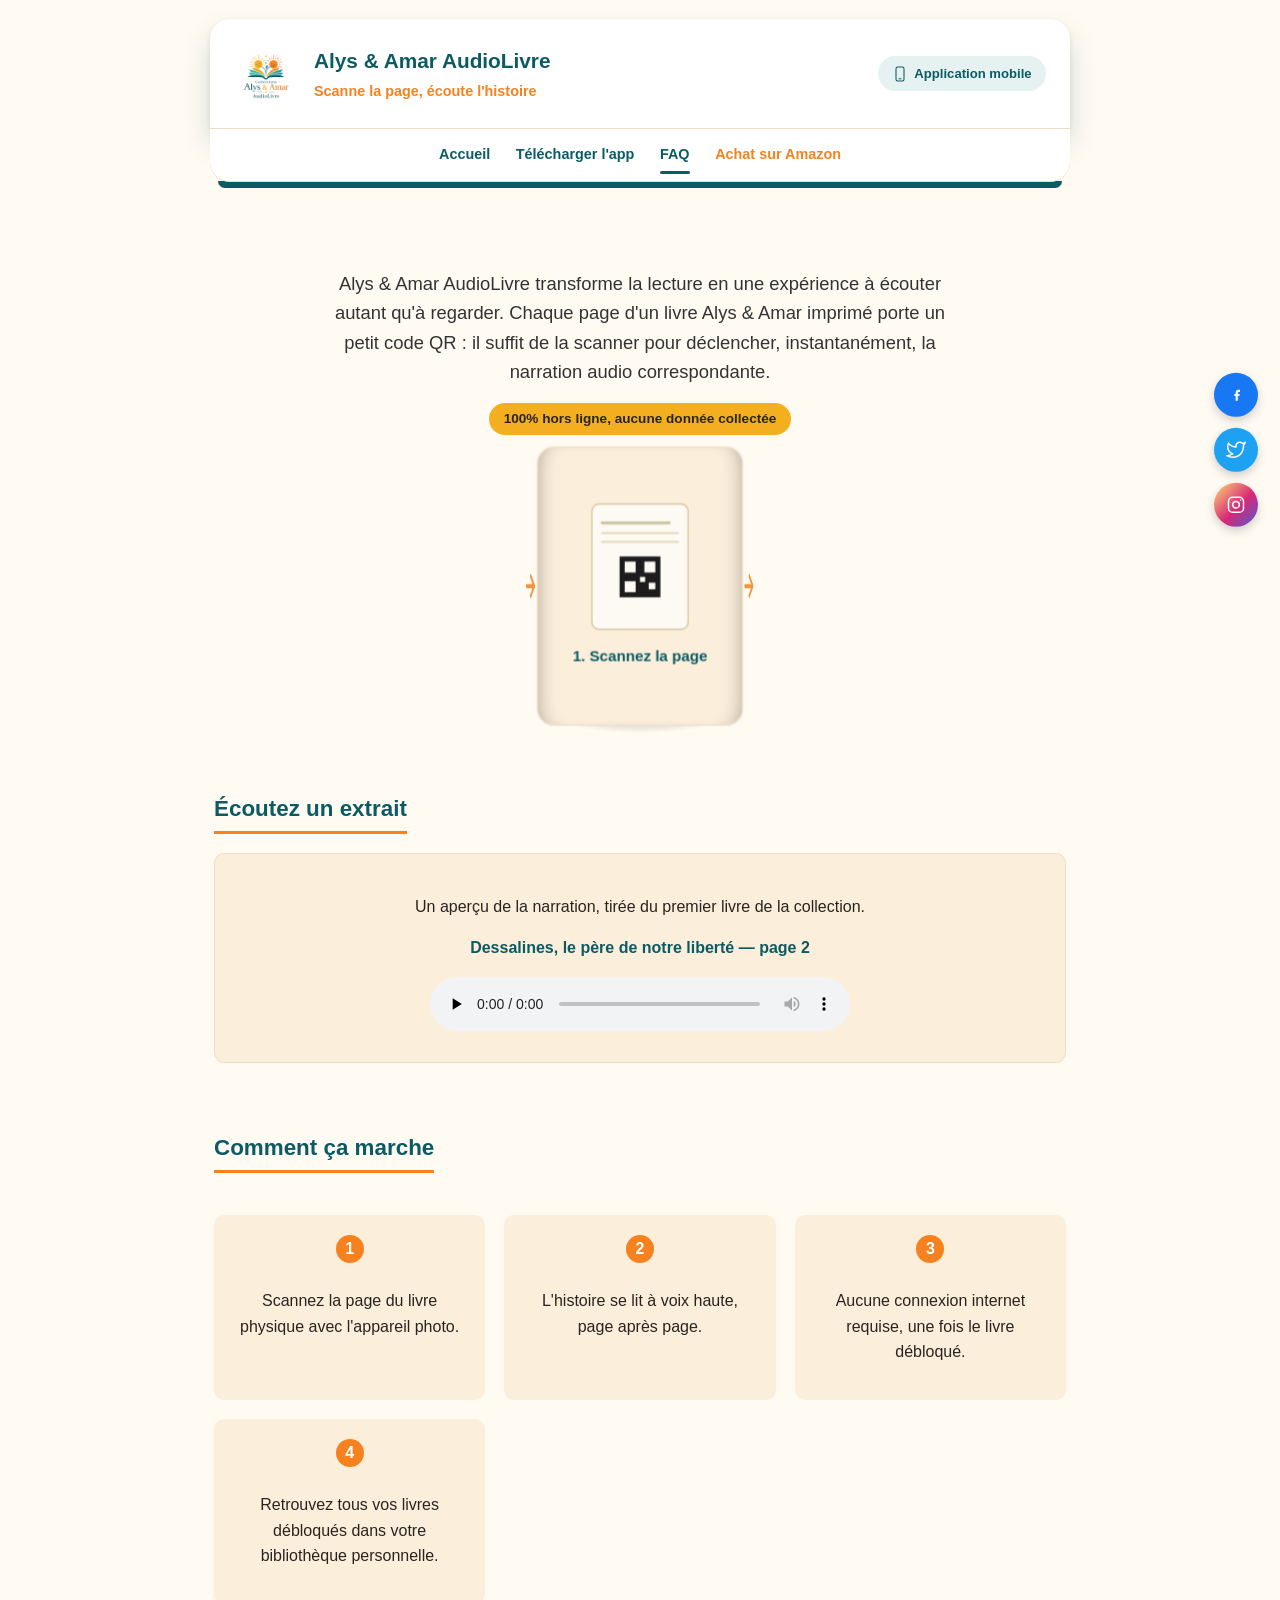
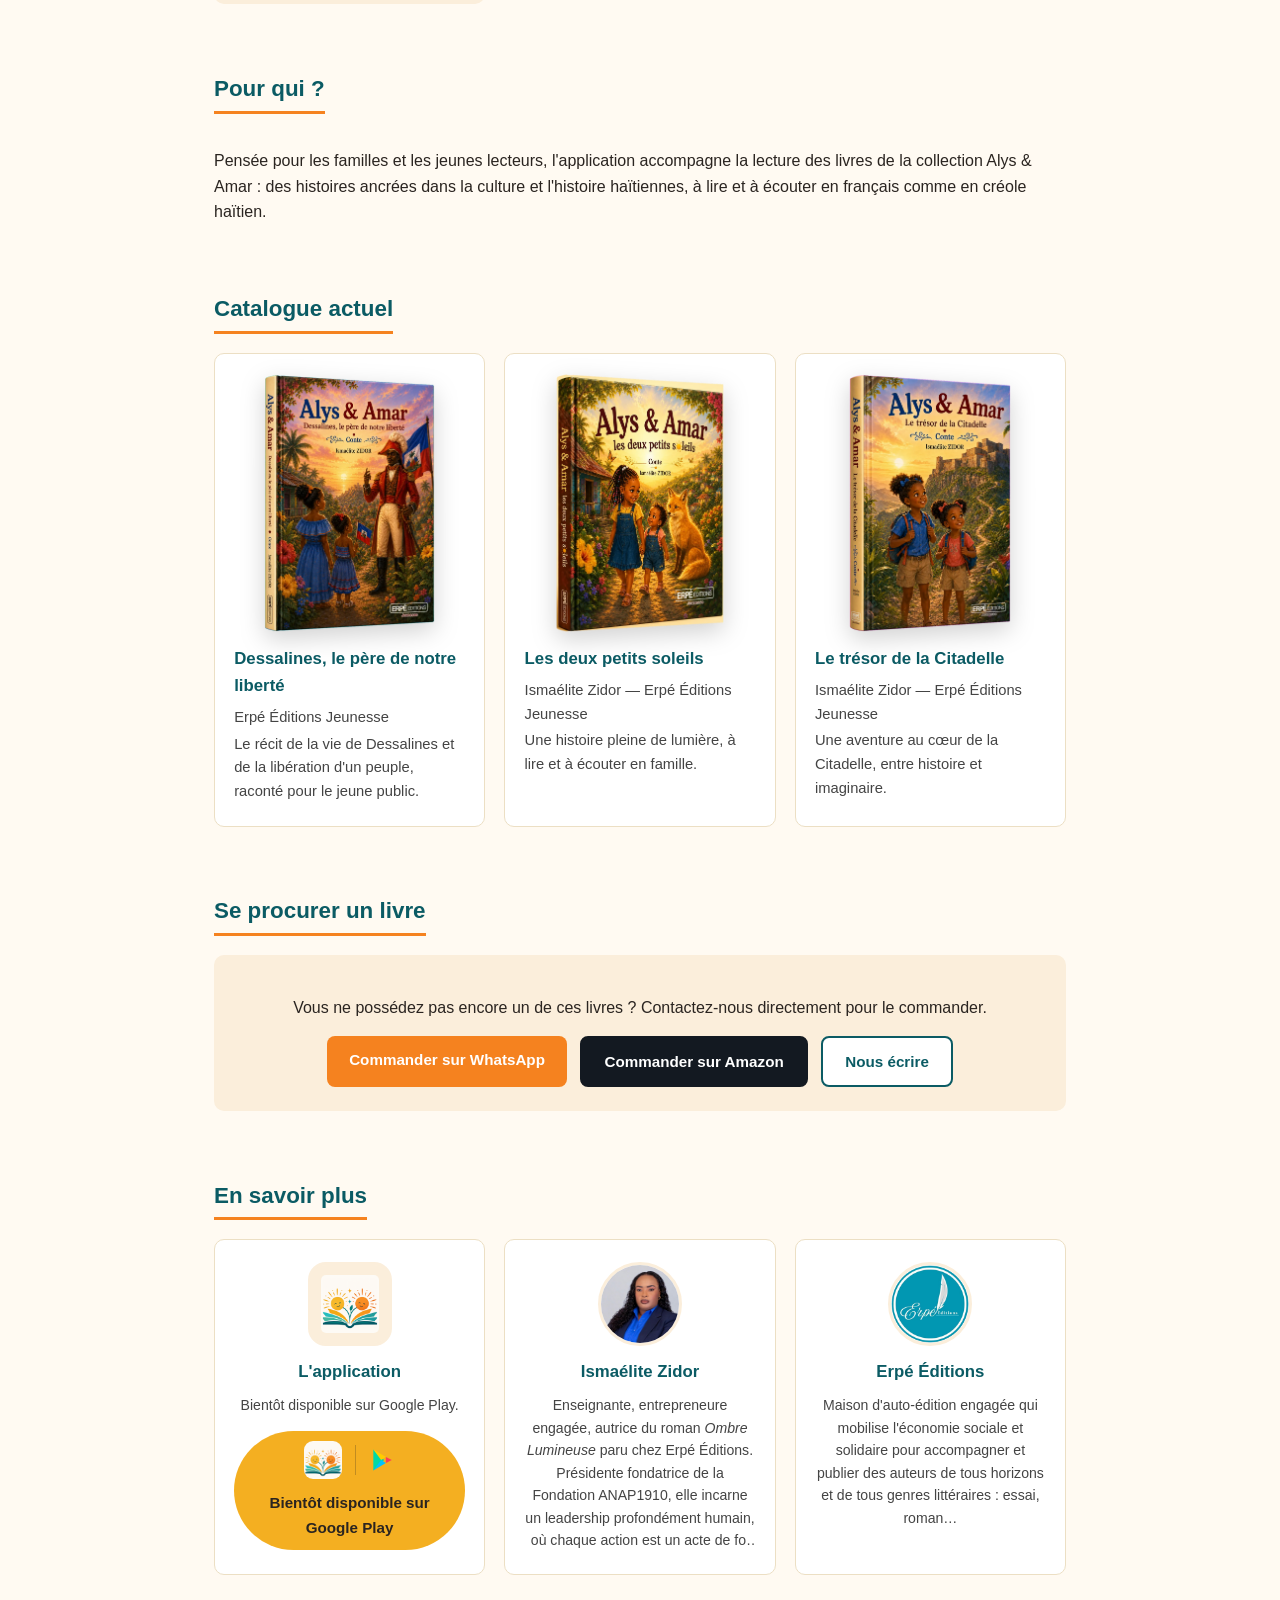
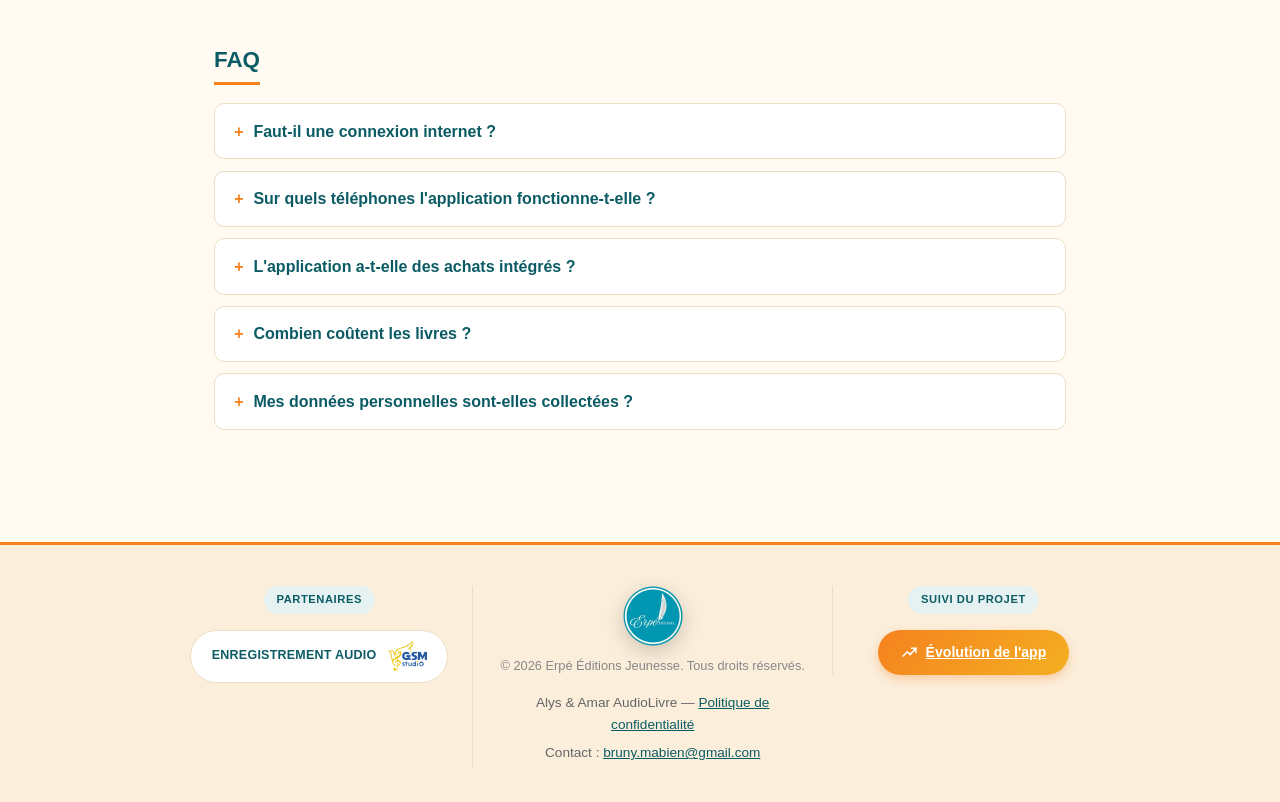
==== index.html @ 24eb3dbc "Réorganise le pied de page en 3 colonnes et ajoute la page Évolution de l'app" ====
<!DOCTYPE html>
<html lang="fr">
<head>
<meta charset="UTF-8">
<meta name="viewport" content="width=device-width, initial-scale=1.0">
<title>Alys &amp; Amar AudioLivre — Livres audio hors ligne</title>
<meta name="description" content="Scannez la page, écoutez l'histoire. Alys &amp; Amar AudioLivre transforme vos livres imprimés en livres audio, entièrement hors ligne.">
<link rel="icon" href="assets/icone-web.png">
<link rel="apple-touch-icon" href="assets/icone-web.png">
<link rel="stylesheet" href="style.css">

<!-- Partage social : REMPLACER l'URL ci-dessous par l'adresse réelle une fois le site en ligne -->
<meta property="og:type" content="website">
<meta property="og:site_name" content="Alys & Amar AudioLivre">
<meta property="og:locale" content="fr_FR">
<meta property="og:url" content="https://bruny-mabien.github.io/Collection-Alys-Amar/">
<meta property="og:title" content="Alys & Amar AudioLivre — Scanne la page, écoute l'histoire">
<meta property="og:description" content="Chaque page d'un livre Alys & Amar imprimé porte un code QR : scannez-le pour déclencher la narration audio, entièrement hors ligne.">
<meta property="og:image" content="https://bruny-mabien.github.io/Collection-Alys-Amar/assets/og-image.jpg">
<meta property="og:image:width" content="1200">
<meta property="og:image:height" content="630">

<meta name="twitter:card" content="summary_large_image">
<meta name="twitter:title" content="Alys & Amar AudioLivre — Scanne la page, écoute l'histoire">
<meta name="twitter:description" content="Chaque page d'un livre Alys & Amar imprimé porte un code QR : scannez-le pour déclencher la narration audio, entièrement hors ligne.">
<meta name="twitter:image" content="https://bruny-mabien.github.io/Collection-Alys-Amar/assets/og-image.jpg">
</head>
<body>

<div class="site-top">
  <header>
    <div class="header-inner">
      <div class="brand">
        <img class="logo" src="assets/logo-web.png" alt="Alys & Amar AudioLivre">
        <div>
          <h1>Alys &amp; Amar AudioLivre</h1>
          <p class="tagline">Scanne la page, écoute l'histoire</p>
        </div>
      </div>
      <div class="app-badge">
        <svg viewBox="0 0 24 24" xmlns="http://www.w3.org/2000/svg">
          <rect x="6" y="1.5" width="12" height="21" rx="2.5" fill="none" stroke="currentColor" stroke-width="1.6"/>
          <line x1="10.5" y1="19" x2="13.5" y2="19" stroke="currentColor" stroke-width="1.6" stroke-linecap="round"/>
        </svg>
        <span>Application mobile</span>
      </div>
    </div>
  </header>
  <nav class="site-nav">
    <a href="index.html">Accueil</a>
    <a href="index.html#app">Télécharger l'app</a>
    <a href="index.html#faq">FAQ</a>
    <a href="commander.html" class="site-nav-highlight">Achat sur Amazon</a>
  </nav>
</div>

<main>

  <section class="hero">
    <p class="lead">
      Alys &amp; Amar AudioLivre transforme la lecture en une expérience à écouter
      autant qu'à regarder. Chaque page d'un livre Alys &amp; Amar imprimé porte un
      petit code QR : il suffit de la scanner pour déclencher, instantanément,
      la narration audio correspondante.
    </p>
    <span class="badge-offline">100% hors ligne, aucune donnée collectée</span>

    <div class="mockup-3d">
      <div class="scene" role="img" aria-label="Animation : la page du livre est scannée, l'application s'ouvre sur le téléphone, puis l'histoire est racontée à voix haute">
        <div class="carousel">

          <div class="carousel-face face-book">
            <svg viewBox="0 0 140 180" xmlns="http://www.w3.org/2000/svg">
              <rect x="4" y="4" width="132" height="172" rx="10" fill="#fdfaf4" stroke="#d8cba6" stroke-width="2"/>
              <line x1="18" y1="30" x2="110" y2="30" stroke="#cfc4a1" stroke-width="4" stroke-linecap="round"/>
              <line x1="18" y1="44" x2="122" y2="44" stroke="#e6ddc4" stroke-width="3" stroke-linecap="round"/>
              <line x1="18" y1="56" x2="122" y2="56" stroke="#e6ddc4" stroke-width="3" stroke-linecap="round"/>
              <rect x="42" y="76" width="56" height="56" fill="#1c1c1c"/>
              <rect x="49" y="83" width="15" height="15" fill="#fdfaf4"/>
              <rect x="76" y="83" width="15" height="15" fill="#fdfaf4"/>
              <rect x="49" y="110" width="15" height="15" fill="#fdfaf4"/>
              <rect x="70" y="104" width="7" height="7" fill="#fdfaf4"/>
              <rect x="82" y="112" width="9" height="9" fill="#fdfaf4"/>
            </svg>
            <span class="face-caption">1. Scannez la page</span>
          </div>

          <div class="carousel-face face-phone">
            <div class="phone-frame">
              <span class="phone-notch"></span>
              <img src="assets/app-screenshot.jpg" alt="" class="phone-screen">
            </div>
            <span class="face-caption">2. L'app s'ouvre</span>
          </div>

          <div class="carousel-face face-audio">
            <svg viewBox="0 0 140 180" xmlns="http://www.w3.org/2000/svg">
              <rect x="46" y="76" width="20" height="28" rx="3" fill="#f4af21"/>
              <path d="M66 78 L84 64 L84 116 L66 102 Z" fill="#f4af21"/>
              <g fill="none" stroke="#f4af21" stroke-width="6" stroke-linecap="round">
                <path d="M96 70 Q110 90 96 110"/>
                <path d="M108 58 Q130 90 108 122"/>
              </g>
            </svg>
            <span class="face-caption">3. L'histoire se raconte</span>
          </div>

          <div class="carousel-arrow" style="transform: rotateY(60deg) translateZ(var(--carousel-radius))">
            <svg viewBox="0 0 40 40" xmlns="http://www.w3.org/2000/svg">
              <path d="M6 20 H30 M20 8 L32 20 L20 32" fill="none" stroke="#f5821f" stroke-width="5" stroke-linecap="round" stroke-linejoin="round"/>
            </svg>
          </div>
          <div class="carousel-arrow" style="transform: rotateY(180deg) translateZ(var(--carousel-radius))">
            <svg viewBox="0 0 40 40" xmlns="http://www.w3.org/2000/svg">
              <path d="M6 20 H30 M20 8 L32 20 L20 32" fill="none" stroke="#f5821f" stroke-width="5" stroke-linecap="round" stroke-linejoin="round"/>
            </svg>
          </div>
          <div class="carousel-arrow" style="transform: rotateY(300deg) translateZ(var(--carousel-radius))">
            <svg viewBox="0 0 40 40" xmlns="http://www.w3.org/2000/svg">
              <path d="M6 20 H30 M20 8 L32 20 L20 32" fill="none" stroke="#f5821f" stroke-width="5" stroke-linecap="round" stroke-linejoin="round"/>
            </svg>
          </div>

        </div>
        <div class="cylinder-shadow"></div>
      </div>
    </div>
  </section>

  <section>
    <h2>Écoutez un extrait</h2>
    <div class="audio-box">
      <p>Un aperçu de la narration, tirée du premier livre de la collection.</p>
      <p class="audio-title">Dessalines, le père de notre liberté — page 2</p>
      <audio controls preload="none">
        <source src="assets/extrait-dessalines.mp3" type="audio/mpeg">
        Votre navigateur ne prend pas en charge la lecture audio.
      </audio>
    </div>
  </section>

  <section>
    <h2>Comment ça marche</h2>
    <div class="steps">
      <div class="step">
        <div class="num">1</div>
        <p>Scannez la page du livre physique avec l'appareil photo.</p>
      </div>
      <div class="step">
        <div class="num">2</div>
        <p>L'histoire se lit à voix haute, page après page.</p>
      </div>
      <div class="step">
        <div class="num">3</div>
        <p>Aucune connexion internet requise, une fois le livre débloqué.</p>
      </div>
      <div class="step">
        <div class="num">4</div>
        <p>Retrouvez tous vos livres débloqués dans votre bibliothèque personnelle.</p>
      </div>
    </div>
  </section>

  <section>
    <h2>Pour qui ?</h2>
    <p>
      Pensée pour les familles et les jeunes lecteurs, l'application accompagne
      la lecture des livres de la collection Alys &amp; Amar : des histoires
      ancrées dans la culture et l'histoire haïtiennes, à lire et à écouter en
      français comme en créole haïtien.
    </p>
  </section>

  <section>
    <h2>Catalogue actuel</h2>
    <div class="books">
      <div class="book-card">
        <img class="cover" src="assets/cover_livre1.webp" alt="Couverture — Dessalines, le père de notre liberté">
        <h3>Dessalines, le père de notre liberté</h3>
        <p>Erpé Éditions Jeunesse</p>
        <p>Le récit de la vie de Dessalines et de la libération d'un peuple, raconté pour le jeune public.</p>
      </div>
      <div class="book-card">
        <img class="cover" src="assets/cover_livre2.webp" alt="Couverture — Les deux petits soleils">
        <h3>Les deux petits soleils</h3>
        <p>Ismaélite Zidor — Erpé Éditions Jeunesse</p>
        <p>Une histoire pleine de lumière, à lire et à écouter en famille.</p>
      </div>
      <div class="book-card">
        <img class="cover" src="assets/cover_livre3.webp" alt="Couverture — Le trésor de la Citadelle">
        <h3>Le trésor de la Citadelle</h3>
        <p>Ismaélite Zidor — Erpé Éditions Jeunesse</p>
        <p>Une aventure au cœur de la Citadelle, entre histoire et imaginaire.</p>
      </div>
    </div>
  </section>

  <section>
    <h2>Se procurer un livre</h2>
    <div class="cta-box">
      <p>Vous ne possédez pas encore un de ces livres ? Contactez-nous directement pour le commander.</p>
      <div class="cta-buttons">
        <a class="btn btn-primary" href="https://wa.me/50943005785">Commander sur WhatsApp</a>
        <a class="btn btn-amazon" href="commander.html">Commander sur Amazon</a>
        <a class="btn btn-secondary" href="mailto:bruny.mabien@gmail.com">Nous écrire</a>
      </div>
    </div>
  </section>

  <section id="app">
    <h2>En savoir plus</h2>
    <div class="about-grid">

      <div class="about-card">
        <img class="about-avatar about-avatar-square" src="assets/icone-web.png" alt="">
        <h3>L'application</h3>
        <p>Bientôt disponible sur Google Play.</p>
        <div class="download-badge">
          <img src="assets/icone-web.png" alt="" class="download-badge-logo">
          <span class="download-badge-divider"></span>
          <svg class="playstore-icon" viewBox="0 0 24 24" xmlns="http://www.w3.org/2000/svg" aria-hidden="true">
            <path d="M4 2.3 L4 21.7 L14 12 Z" fill="#00d9a6"/>
            <path d="M4 2.3 L15.6 9.2 L11.2 12 Z" fill="#ffcd00"/>
            <path d="M4 21.7 L15.6 14.8 L11.2 12 Z" fill="#00c2ff"/>
            <path d="M15.6 9.2 L21 12 L15.6 14.8 Z" fill="#ff3d57"/>
          </svg>
          <span class="download-badge-text">Bientôt disponible sur Google&nbsp;Play</span>
        </div>
      </div>

      <div class="about-card">
        <img class="about-avatar" src="assets/ismaelite-zidor.jpg" alt="Ismaélite Zidor">
        <h3>Ismaélite Zidor</h3>
        <p>Enseignante, entrepreneure engagée, autrice du roman <em>Ombre Lumineuse</em> paru chez Erpé Éditions. Présidente fondatrice de la Fondation ANAP1910, elle incarne un leadership profondément humain, où chaque action est un acte de foi et de grandeur.</p>
      </div>

      <div class="about-card">
        <img class="about-avatar" src="assets/logo-erpe.png" alt="Erpé Éditions">
        <h3>Erpé Éditions</h3>
        <p>Maison d'auto-édition engagée qui mobilise l'économie sociale et solidaire pour accompagner et publier des auteurs de tous horizons et de tous genres littéraires : essai, roman…</p>
      </div>

    </div>
  </section>

  <section id="faq">
    <h2>FAQ</h2>
    <div class="faq-list">
      <details class="faq-item">
        <summary>Faut-il une connexion internet ?</summary>
        <p>Non, seulement pour le premier déblocage d'un livre via son code QR. Ensuite, la lecture audio fonctionne entièrement hors ligne, où que vous soyez.</p>
      </details>
      <details class="faq-item">
        <summary>Sur quels téléphones l'application fonctionne-t-elle ?</summary>
        <p>Sur tout appareil Android à partir de la version 7.0. Une caméra fonctionnelle est nécessaire pour scanner les codes QR des livres.</p>
      </details>
      <details class="faq-item">
        <summary>L'application a-t-elle des achats intégrés ?</summary>
        <p>Non. Chaque histoire se débloque simplement en scannant la page imprimée du livre physique correspondant — aucun paiement dans l'application.</p>
      </details>
      <details class="faq-item">
        <summary>Combien coûtent les livres ?</summary>
        <p>Le tarif dépend du point de vente choisi. Consultez la page <a href="commander.html">Achat sur Amazon</a> ou contactez-nous directement par WhatsApp pour les prix actuels.</p>
      </details>
      <details class="faq-item">
        <summary>Mes données personnelles sont-elles collectées ?</summary>
        <p>Non, jamais. Consultez notre <a href="confidentialite.html">politique de confidentialité</a> pour le détail.</p>
      </details>
    </div>
  </section>

</main>

<footer>
  <div class="footer-grid">

    <div class="footer-col footer-col-partners">
      <p class="footer-col-title">Partenaires</p>
      <div class="partner-item">
        <p class="partner-label">Enregistrement audio</p>
        <img class="partner-logo" src="assets/partenaire-gsm-studio.png" alt="GSM Studio">
      </div>
    </div>

    <div class="footer-col footer-col-brand">
      <img class="erpe-logo" src="assets/logo-erpe.png" alt="Erpé Éditions Jeunesse">
      <p class="copyright">&copy; 2026 Erpé Éditions Jeunesse. Tous droits réservés.</p>
      <p>Alys &amp; Amar AudioLivre — <a href="confidentialite.html">Politique de confidentialité</a></p>
      <p>Contact : <a href="mailto:bruny.mabien@gmail.com">bruny.mabien@gmail.com</a></p>
    </div>

    <div class="footer-col footer-col-updates">
      <p class="footer-col-title">Suivi du projet</p>
      <a class="btn-updates" href="nouveautes.html">
        <svg viewBox="0 0 24 24" fill="none" stroke="#fff" stroke-width="2.2" stroke-linecap="round" stroke-linejoin="round" xmlns="http://www.w3.org/2000/svg">
          <polyline points="3 17 9 11 13 15 21 6"/>
          <polyline points="15 6 21 6 21 12"/>
        </svg>
        Évolution de l'app
      </a>
    </div>

  </div>
</footer>

<nav class="social-rail" aria-label="Partager sur les réseaux sociaux">
  <a id="share-fb" class="social-icon social-fb" href="#" target="_blank" rel="noopener" aria-label="Partager sur Facebook">
    <svg viewBox="0 0 24 24" xmlns="http://www.w3.org/2000/svg">
      <path d="M15 8.5h1.8V6h-1.8c-1.9 0-3.4 1.5-3.4 3.4V11H10v2.5h1.6V19h2.6v-5.5h1.8L16.4 11h-2.2V9.6c0-.6.4-1.1 1-1.1z" fill="#fff"/>
    </svg>
  </a>
  <a id="share-tw" class="social-icon social-tw" href="#" target="_blank" rel="noopener" aria-label="Partager sur Twitter">
    <svg viewBox="0 0 24 24" fill="none" stroke="#fff" stroke-width="1.8" stroke-linecap="round" stroke-linejoin="round" xmlns="http://www.w3.org/2000/svg">
      <path d="M23 3a10.9 10.9 0 0 1-3.14 1.53 4.48 4.48 0 0 0-7.86 3v1A10.66 10.66 0 0 1 3 4s-4 9 5 13a11.64 11.64 0 0 1-7 2c9 5 20 0 20-11.5a4.5 4.5 0 0 0-.08-.83A7.72 7.72 0 0 0 23 3z"/>
    </svg>
  </a>
  <a class="social-icon social-ig" href="https://www.instagram.com/brunymabien/" target="_blank" rel="noopener" aria-label="Suivre sur Instagram">
    <svg viewBox="0 0 24 24" fill="none" stroke="#fff" stroke-width="1.8" stroke-linecap="round" stroke-linejoin="round" xmlns="http://www.w3.org/2000/svg">
      <rect x="3" y="3" width="18" height="18" rx="5"/>
      <path d="M16 11.37A4 4 0 1 1 12.63 8 4 4 0 0 1 16 11.37z"/>
      <line x1="17.5" y1="6.5" x2="17.51" y2="6.5"/>
    </svg>
  </a>
</nav>

<button type="button" class="back-to-top" id="backToTop" aria-label="Revenir en haut de la page">
  <svg viewBox="0 0 24 24" fill="none" stroke="currentColor" stroke-width="2.2" stroke-linecap="round" stroke-linejoin="round" xmlns="http://www.w3.org/2000/svg">
    <line x1="12" y1="19" x2="12" y2="5"/>
    <polyline points="6 11 12 5 18 11"/>
  </svg>
</button>

<script>
  (function () {
    var url = encodeURIComponent(window.location.href);
    var title = encodeURIComponent(document.title);
    var fb = document.getElementById('share-fb');
    var tw = document.getElementById('share-tw');
    if (fb) fb.href = 'https://www.facebook.com/sharer/sharer.php?u=' + url;
    if (tw) tw.href = 'https://twitter.com/intent/tweet?url=' + url + '&text=' + title;
  })();

  // Bouton "revenir en haut"
  (function () {
    var btn = document.getElementById('backToTop');
    if (!btn) return;
    function toggle() {
      if (window.scrollY > 400) btn.classList.add('visible');
      else btn.classList.remove('visible');
    }
    window.addEventListener('scroll', toggle, { passive: true });
    toggle();
    btn.addEventListener('click', function () {
      window.scrollTo({ top: 0, behavior: 'smooth' });
    });
  })();

  // Menu dynamique : surligne le lien de la section visible à l'écran
  (function () {
    var navLinks = document.querySelectorAll('.site-nav a');
    var targets = { app: null, faq: null };
    navLinks.forEach(function (a) {
      var href = a.getAttribute('href') || '';
      if (href.indexOf('#app') !== -1) targets.app = a;
      if (href.indexOf('#faq') !== -1) targets.faq = a;
    });
    if (!('IntersectionObserver' in window)) return;
    var observer = new IntersectionObserver(function (entries) {
      entries.forEach(function (entry) {
        var link = targets[entry.target.id];
        if (!link) return;
        if (entry.isIntersecting) {
          navLinks.forEach(function (a) { a.classList.remove('active'); });
          link.classList.add('active');
        }
      });
    }, { rootMargin: '-160px 0px -55% 0px', threshold: 0 });
    ['app', 'faq'].forEach(function (id) {
      var el = document.getElementById(id);
      if (el) observer.observe(el);
    });
  })();
</script>

</body>
</html>
---- style.css ----
:root {
  --teal: #0b5b64;
  --teal-soft: #e6f2f1;
  --orange: #f5821f;
  --amber: #f4af21;
  --encre: #2a2420;
  --papier: #fffaf2;
  --papier-fonce: #fbeedb;
  --bordure: #ecdfc4;
}

* { box-sizing: border-box; }

html {
  scroll-behavior: smooth;
  scroll-padding-top: 175px;
}

@media (prefers-reduced-motion: reduce) {
  html { scroll-behavior: auto; }
}

body {
  margin: 0;
  font-family: -apple-system, BlinkMacSystemFont, "Segoe UI", Roboto, Helvetica, Arial, sans-serif;
  color: var(--encre);
  background: var(--papier);
  line-height: 1.6;
}

a { color: var(--teal); }

.site-top {
  position: sticky;
  top: 12px;
  z-index: 100;
  max-width: 860px;
  margin: 1.2rem auto 0;
  transform-style: preserve-3d;
  transition: transform 0.35s ease, box-shadow 0.35s ease;
}

.site-top::after {
  content: "";
  position: absolute;
  left: 8px;
  right: 8px;
  bottom: -7px;
  height: 7px;
  background: var(--teal);
  border-radius: 0 0 16px 16px;
  z-index: -1;
}

.site-top:hover {
  transform: perspective(1000px) rotateX(2.5deg) translateY(-2px);
}

header {
  background: #ffffff;
  color: var(--encre);
  padding: 1.4rem 1.5rem;
  border-radius: 20px 20px 0 0;
  box-shadow:
    0 1px 0 var(--bordure),
    0 2px 6px rgba(0, 0, 0, 0.08),
    0 16px 28px rgba(11, 91, 100, 0.18);
}

.site-nav {
  background: #ffffff;
  border-top: 1px solid var(--bordure);
  border-radius: 0 0 20px 20px;
  display: flex;
  justify-content: center;
  flex-wrap: wrap;
  gap: 1.6rem;
  padding: 0.7rem 1.5rem;
  box-shadow: 0 1px 0 var(--bordure);
}

.site-nav a {
  color: var(--teal);
  font-weight: 600;
  font-size: 0.9rem;
  text-decoration: none;
  padding: 0.2rem 0;
}

.site-nav a:hover {
  text-decoration: underline;
}

.site-nav a.site-nav-highlight {
  color: var(--orange);
}

@media (max-width: 640px) {
  .site-nav {
    display: grid;
    grid-template-columns: repeat(2, 1fr);
    gap: 0.5rem 0.5rem;
    padding: 0.6rem 1rem;
  }

  .site-nav a {
    text-align: center;
    padding: 0.5rem 0.3rem;
    border-radius: 8px;
  }

  .site-nav a:not(:last-child) {
    border-bottom: 1px solid var(--bordure);
  }

  .site-nav a:nth-last-child(2) {
    border-bottom: none;
  }

  .site-nav a:hover {
    text-decoration: none;
    background: var(--teal-soft);
  }
}

.site-nav a.active {
  position: relative;
}

.site-nav a.active::after {
  content: "";
  position: absolute;
  left: 0;
  right: 0;
  bottom: -4px;
  height: 3px;
  border-radius: 2px;
  background: currentColor;
}

.back-to-top {
  position: fixed;
  left: 22px;
  bottom: 22px;
  width: 44px;
  height: 44px;
  border-radius: 50%;
  border: none;
  background: var(--teal);
  color: #fff;
  display: flex;
  align-items: center;
  justify-content: center;
  cursor: pointer;
  box-shadow: 0 4px 10px rgba(0, 0, 0, 0.2);
  opacity: 0;
  transform: translateY(10px);
  pointer-events: none;
  transition: opacity 0.25s ease, transform 0.25s ease, background 0.2s ease;
  z-index: 90;
}

.back-to-top.visible {
  opacity: 1;
  transform: translateY(0);
  pointer-events: auto;
}

.back-to-top:hover {
  background: var(--orange);
}

.back-to-top svg {
  width: 20px;
  height: 20px;
}

@media (max-width: 700px) {
  .back-to-top {
    left: 14px;
    bottom: 16px;
    width: 40px;
    height: 40px;
  }
}

header .header-inner {
  max-width: 900px;
  margin: 0 auto;
  display: flex;
  align-items: center;
  justify-content: space-between;
  flex-wrap: wrap;
  gap: 0.8rem;
}

header .brand {
  display: flex;
  align-items: center;
  gap: 1rem;
}

header img.logo {
  height: 64px;
  width: auto;
}

.app-badge {
  display: flex;
  align-items: center;
  gap: 0.4rem;
  background: var(--teal-soft);
  color: var(--teal);
  padding: 0.45rem 0.9rem;
  border-radius: 999px;
  font-size: 0.82rem;
  font-weight: 700;
  white-space: nowrap;
}

.app-badge svg {
  width: 16px;
  height: 16px;
}

header h1 {
  font-size: 1.3rem;
  margin: 0;
  font-weight: 700;
  color: var(--teal);
}

header p.tagline {
  margin: 0.2rem 0 0;
  font-size: 0.9rem;
  color: var(--orange);
  font-weight: 600;
}

main {
  max-width: 900px;
  margin: 0 auto;
  padding: 2.5rem 1.5rem 4rem;
}

section { margin-bottom: 3rem; }

h2 {
  color: var(--teal);
  border-bottom: 3px solid var(--orange);
  display: inline-block;
  padding-bottom: 0.25rem;
  font-size: 1.4rem;
}

.hero {
  text-align: center;
  padding: 2rem 0 1rem;
}

.hero p.lead {
  font-size: 1.15rem;
  max-width: 640px;
  margin: 1rem auto 0;
  color: #333;
}

.steps {
  display: grid;
  grid-template-columns: repeat(auto-fit, minmax(200px, 1fr));
  gap: 1.2rem;
  margin-top: 1.5rem;
}

.step {
  background: var(--papier-fonce);
  border-radius: 10px;
  padding: 1.2rem;
  text-align: center;
}

.step .num {
  display: inline-block;
  background: var(--orange);
  color: white;
  border-radius: 50%;
  width: 28px;
  height: 28px;
  line-height: 28px;
  font-weight: 700;
  margin-bottom: 0.6rem;
}

.badge-offline {
  display: inline-block;
  margin-top: 1rem;
  background: var(--amber);
  color: var(--encre);
  padding: 0.35rem 0.9rem;
  border-radius: 999px;
  font-size: 0.85rem;
  font-weight: 600;
}

.mockup-3d {
  display: flex;
  flex-direction: column;
  align-items: center;
  margin: 2.2rem auto 0.5rem;
}

.scene {
  --carousel-radius: 115px;
  width: 170px;
  height: 230px;
  perspective: 650px;
  position: relative;
}

.carousel {
  position: relative;
  width: 100%;
  height: 100%;
  transform-style: preserve-3d;
  animation: spin360 16s linear infinite;
}

.mockup-3d:hover .carousel,
.mockup-3d:focus-within .carousel {
  animation-play-state: paused;
}

@keyframes spin360 {
  from { transform: rotateY(0deg); }
  to { transform: rotateY(360deg); }
}

.carousel-face {
  position: absolute;
  inset: 0;
  display: flex;
  flex-direction: column;
  align-items: center;
  justify-content: center;
  gap: 0.7rem;
  backface-visibility: hidden;
  border-radius: 14px;
  padding: 0.5rem;
}

.face-book,
.face-audio {
  background: var(--papier-fonce);
  border: 1px solid var(--bordure);
  box-shadow:
    inset 14px 0 16px -14px rgba(0, 0, 0, 0.3),
    inset -14px 0 16px -14px rgba(0, 0, 0, 0.3);
}

.face-book  { transform: rotateY(0deg)   translateZ(var(--carousel-radius)); }
.face-phone { transform: rotateY(120deg) translateZ(var(--carousel-radius)); }
.face-audio { transform: rotateY(240deg) translateZ(var(--carousel-radius)); }

.carousel-face svg {
  width: 84px;
  height: auto;
}

.carousel-arrow {
  position: absolute;
  inset: 0;
  display: flex;
  align-items: center;
  justify-content: center;
  backface-visibility: hidden;
  pointer-events: none;
}

.carousel-arrow svg {
  width: 30px;
  height: 30px;
  opacity: 0.85;
}

.cylinder-shadow {
  width: 150px;
  height: 26px;
  margin: 0.4rem auto 0;
  border-radius: 50%;
  background: radial-gradient(ellipse at center, rgba(42, 36, 32, 0.22) 0%, rgba(42, 36, 32, 0) 72%);
}

.face-caption {
  font-size: 0.78rem;
  color: var(--teal);
  font-weight: 600;
  text-align: center;
}

.phone-frame {
  width: 96px;
  height: 196px;
  background: var(--encre);
  border-radius: 18px;
  padding: 6px;
  position: relative;
  box-shadow: 0 10px 18px rgba(0, 0, 0, 0.25);
}

.phone-notch {
  position: absolute;
  top: 4px;
  left: 50%;
  transform: translateX(-50%);
  width: 28px;
  height: 5px;
  border-radius: 3px;
  background: #000;
  z-index: 2;
}

.phone-screen {
  width: 100%;
  height: 100%;
  object-fit: cover;
  border-radius: 11px;
  display: block;
}

@media (prefers-reduced-motion: reduce) {
  .carousel {
    animation: none;
    transform: rotateY(0deg);
  }
}

@media (max-width: 480px) {
  .scene { --carousel-radius: 95px; width: 150px; height: 210px; }
}

.audio-box {
  background: var(--papier-fonce);
  border: 1px solid var(--bordure);
  border-radius: 10px;
  padding: 1.5rem;
  text-align: center;
}

.audio-box .audio-title {
  font-weight: 700;
  color: var(--teal);
  margin: 0.2rem 0 1rem;
}

.audio-box audio {
  width: 100%;
  max-width: 420px;
}

.books {
  display: grid;
  grid-template-columns: repeat(auto-fit, minmax(240px, 1fr));
  gap: 1.2rem;
}

.book-card {
  border: 1px solid var(--bordure);
  border-radius: 10px;
  padding: 1.2rem;
  background: white;
}

.book-card img.cover {
  width: 100%;
  height: 260px;
  object-fit: contain;
  margin-bottom: 0.8rem;
  display: block;
  filter: drop-shadow(0 8px 12px rgba(0, 0, 0, 0.18));
}

.book-card h3 {
  margin: 0 0 0.4rem;
  color: var(--teal);
  font-size: 1.05rem;
}

.book-card p {
  margin: 0.2rem 0;
  font-size: 0.92rem;
  color: #444;
}

.cta-box {
  background: var(--papier-fonce);
  border-radius: 10px;
  padding: 1.5rem;
  text-align: center;
}

.cta-buttons {
  display: flex;
  flex-wrap: wrap;
  gap: 0.8rem;
  justify-content: center;
  margin-top: 1rem;
}

.btn {
  display: inline-block;
  padding: 0.7rem 1.4rem;
  border-radius: 8px;
  text-decoration: none;
  font-weight: 600;
  font-size: 0.95rem;
}

.btn-primary {
  background: var(--orange);
  color: white;
}

.btn-secondary {
  background: white;
  color: var(--teal);
  border: 2px solid var(--teal);
}

.btn-amazon {
  background: #131921;
  color: #ffffff;
  border: 2px solid #131921;
}

.btn-amazon:hover {
  background: #232f3e;
  border-color: #232f3e;
}

.faq-list {
  display: flex;
  flex-direction: column;
  gap: 0.7rem;
}

.faq-item {
  background: white;
  border: 1px solid var(--bordure);
  border-radius: 10px;
  padding: 0.9rem 1.2rem;
}

.faq-item summary {
  cursor: pointer;
  font-weight: 700;
  color: var(--teal);
  list-style: none;
}

.faq-item summary::-webkit-details-marker {
  display: none;
}

.faq-item summary::before {
  content: "+";
  display: inline-block;
  width: 1.2em;
  color: var(--orange);
  font-weight: 700;
}

.faq-item[open] summary::before {
  content: "–";
}

.faq-item p {
  margin: 0.7rem 0 0.2rem 1.2em;
  color: #444;
  font-size: 0.95rem;
}

.order-list {
  display: flex;
  flex-direction: column;
  gap: 1.2rem;
}

.order-card {
  display: flex;
  gap: 1.2rem;
  background: white;
  border: 1px solid var(--bordure);
  border-radius: 10px;
  padding: 1.2rem;
  align-items: center;
}

.order-cover {
  width: 100px;
  height: 130px;
  object-fit: contain;
  flex-shrink: 0;
  filter: drop-shadow(0 6px 10px rgba(0, 0, 0, 0.16));
}

.order-info h3 {
  margin: 0 0 0.2rem;
  color: var(--teal);
}

.order-info p {
  margin: 0 0 0.8rem;
  font-size: 0.9rem;
  color: #444;
}

.order-buttons {
  display: flex;
  flex-wrap: wrap;
  gap: 0.6rem;
}

.order-buttons .btn {
  padding: 0.5rem 1rem;
  font-size: 0.88rem;
}

@media (max-width: 560px) {
  .order-card {
    flex-direction: column;
    text-align: center;
  }
  .order-buttons {
    justify-content: center;
  }
}

.about-grid {
  display: grid;
  grid-template-columns: repeat(3, 1fr);
  gap: 1.2rem;
  align-items: stretch;
}

.about-card {
  background: white;
  border: 1px solid var(--bordure);
  border-radius: 10px;
  padding: 1.4rem 1.2rem;
  display: flex;
  flex-direction: column;
  align-items: center;
  text-align: center;
}

.about-avatar {
  width: 84px;
  height: 84px;
  border-radius: 50%;
  object-fit: cover;
  margin-bottom: 0.8rem;
  border: 3px solid var(--papier-fonce);
}

.about-avatar-square {
  border-radius: 18px;
  object-fit: contain;
  background: var(--papier-fonce);
  padding: 10px;
}

.about-card h3 {
  margin: 0 0 0.5rem;
  color: var(--teal);
  font-size: 1.05rem;
}

.about-card p {
  margin: 0;
  font-size: 0.88rem;
  color: #444;
  overflow: hidden;
  display: -webkit-box;
  -webkit-line-clamp: 7;
  -webkit-box-orient: vertical;
}

.about-card .download-badge {
  flex-wrap: wrap;
  justify-content: center;
  margin: 0.9rem auto 0;
}

@media (max-width: 700px) {
  .about-grid {
    grid-template-columns: 1fr;
  }
}

.download-badge {
  display: inline-flex;
  align-items: center;
  gap: 0.8rem;
  margin-top: 0.8rem;
  background: var(--amber);
  padding: 0.6rem 1.3rem;
  border-radius: 999px;
}

.download-badge-logo {
  width: 38px;
  height: 38px;
  border-radius: 9px;
  display: block;
}

.download-badge-divider {
  width: 1px;
  height: 30px;
  background: rgba(42, 36, 32, 0.25);
}

.playstore-icon {
  width: 26px;
  height: 26px;
}

.download-badge-text {
  font-weight: 700;
  color: var(--encre);
  font-size: 0.95rem;
}

footer {
  text-align: center;
  padding: 2.6rem 1.5rem 2.2rem;
  font-size: 0.85rem;
  color: #666;
  background: var(--papier-fonce);
  border-top: 3px solid var(--orange);
}

footer a { color: var(--teal); }
footer a:hover { text-decoration: underline; }

.footer-grid {
  max-width: 900px;
  margin: 0 auto;
  display: grid;
  grid-template-columns: 1fr 1.3fr 1fr;
  gap: 1.5rem;
  align-items: start;
}

.footer-col {
  display: flex;
  flex-direction: column;
  align-items: center;
}

.footer-col-brand,
.footer-col-updates {
  border-left: 1px solid var(--bordure);
  padding-left: 1.5rem;
}

.footer-col-title {
  display: inline-block;
  margin: 0 0 1rem;
  padding: 0.3rem 0.8rem;
  border-radius: 999px;
  background: var(--teal-soft);
  color: var(--teal);
  font-size: 0.7rem;
  text-transform: uppercase;
  letter-spacing: 0.05em;
  font-weight: 700;
}

.footer-col-partners .partner-item {
  display: flex;
  flex-direction: row;
  align-items: center;
  justify-content: center;
  gap: 0.7rem;
  background: white;
  border: 1px solid var(--bordure);
  border-radius: 999px;
  padding: 0.65rem 1.3rem;
  transition: transform 0.2s ease, box-shadow 0.2s ease;
}

.footer-col-partners .partner-item:hover {
  transform: translateY(-2px);
  box-shadow: 0 6px 14px rgba(0, 0, 0, 0.1);
}

.footer-col-partners .partner-label {
  margin: 0;
  font-size: 0.78rem;
  font-weight: 700;
  color: var(--teal);
  text-transform: uppercase;
  letter-spacing: 0.02em;
  white-space: nowrap;
}

.footer-col-partners .partner-logo {
  height: 30px;
  width: auto;
}

.footer-col-brand .erpe-logo {
  height: 60px;
  width: auto;
  display: block;
  margin: 0 auto 0.6rem;
  filter: drop-shadow(0 6px 10px rgba(0, 0, 0, 0.18));
}

.footer-col-brand .copyright {
  margin: 0 0 0.8rem;
  font-size: 0.8rem;
  color: #888;
}

.footer-col-brand p { margin: 0.2rem 0; }

.footer-col-updates .btn-updates {
  display: inline-flex;
  align-items: center;
  gap: 0.5rem;
  padding: 0.7rem 1.4rem;
  background: linear-gradient(135deg, var(--orange), var(--amber));
  color: white;
  border: none;
  border-radius: 999px;
  font-weight: 700;
  font-size: 0.88rem;
  box-shadow: 0 4px 10px rgba(245, 130, 31, 0.32);
  transition: transform 0.2s ease, box-shadow 0.2s ease;
}

.footer-col-updates .btn-updates svg {
  width: 17px;
  height: 17px;
  flex-shrink: 0;
}

.footer-col-updates .btn-updates:hover {
  transform: translateY(-2px);
  box-shadow: 0 6px 16px rgba(245, 130, 31, 0.42);
  text-decoration: none;
}

@media (max-width: 700px) {
  .footer-grid {
    grid-template-columns: 1fr;
    gap: 1.8rem;
  }

  .footer-col {
    padding-bottom: 1.6rem;
    border-bottom: 1px solid var(--bordure);
  }

  .footer-col:last-child {
    padding-bottom: 0;
    border-bottom: none;
  }

  .footer-col-brand,
  .footer-col-updates {
    border-left: none;
    padding-left: 0;
  }
}

.policy h1 {
  color: var(--teal);
  font-size: 1.6rem;
}

.policy h2 {
  font-size: 1.1rem;
  border-bottom: none;
  padding-bottom: 0;
  margin-top: 2rem;
}

.policy p { color: #333; }

.meta {
  color: #777;
  font-size: 0.9rem;
  margin-bottom: 2rem;
}

.social-rail {
  position: fixed;
  right: 22px;
  top: 50%;
  transform: translateY(-50%);
  display: flex;
  flex-direction: column;
  gap: 0.7rem;
  z-index: 90;
}

.social-icon {
  width: 44px;
  height: 44px;
  border-radius: 50%;
  display: flex;
  align-items: center;
  justify-content: center;
  box-shadow: 0 4px 10px rgba(0, 0, 0, 0.18);
  transition: transform 0.2s ease, box-shadow 0.2s ease;
}

.social-icon:hover {
  transform: scale(1.08);
  box-shadow: 0 6px 14px rgba(0, 0, 0, 0.24);
}

.social-icon svg {
  width: 20px;
  height: 20px;
}

.social-fb { background: #1877f2; }
.social-tw { background: #1da1f2; }
.social-ig {
  background: linear-gradient(135deg, #feda75, #d62976 55%, #4f5bd5);
}

@media (max-width: 700px) {
  .social-rail {
    right: 14px;
    top: auto;
    bottom: 16px;
    transform: none;
    gap: 0.5rem;
  }
  .social-icon {
    width: 38px;
    height: 38px;
  }
  .social-icon svg {
    width: 17px;
    height: 17px;
  }
}

.version-list {
  display: flex;
  flex-direction: column;
  gap: 1.4rem;
}

.version-item {
  background: white;
  border: 1px solid var(--bordure);
  border-radius: 10px;
  padding: 1.4rem 1.6rem;
}

.version-head {
  display: flex;
  align-items: baseline;
  justify-content: space-between;
  flex-wrap: wrap;
  gap: 0.5rem;
  margin-bottom: 0.5rem;
}

.version-head h2 {
  margin: 0;
  font-size: 1.1rem;
  border-bottom: none;
  padding-bottom: 0;
  color: var(--teal);
}

.version-date {
  font-size: 0.82rem;
  color: #888;
}

.version-status {
  display: inline-block;
  margin: 0 0 0.7rem;
  padding: 0.2rem 0.7rem;
  border-radius: 999px;
  font-size: 0.72rem;
  font-weight: 700;
  text-transform: uppercase;
  letter-spacing: 0.03em;
}

.status-testing {
  background: var(--teal-soft);
  color: var(--teal);
}

.status-live {
  background: var(--amber);
  color: var(--encre);
}

.version-item p { color: #444; }

.version-item ul {
  margin: 0.6rem 0 0;
  padding-left: 1.2rem;
  color: #444;
  font-size: 0.92rem;
}

.version-item ul li { margin: 0.3rem 0; }
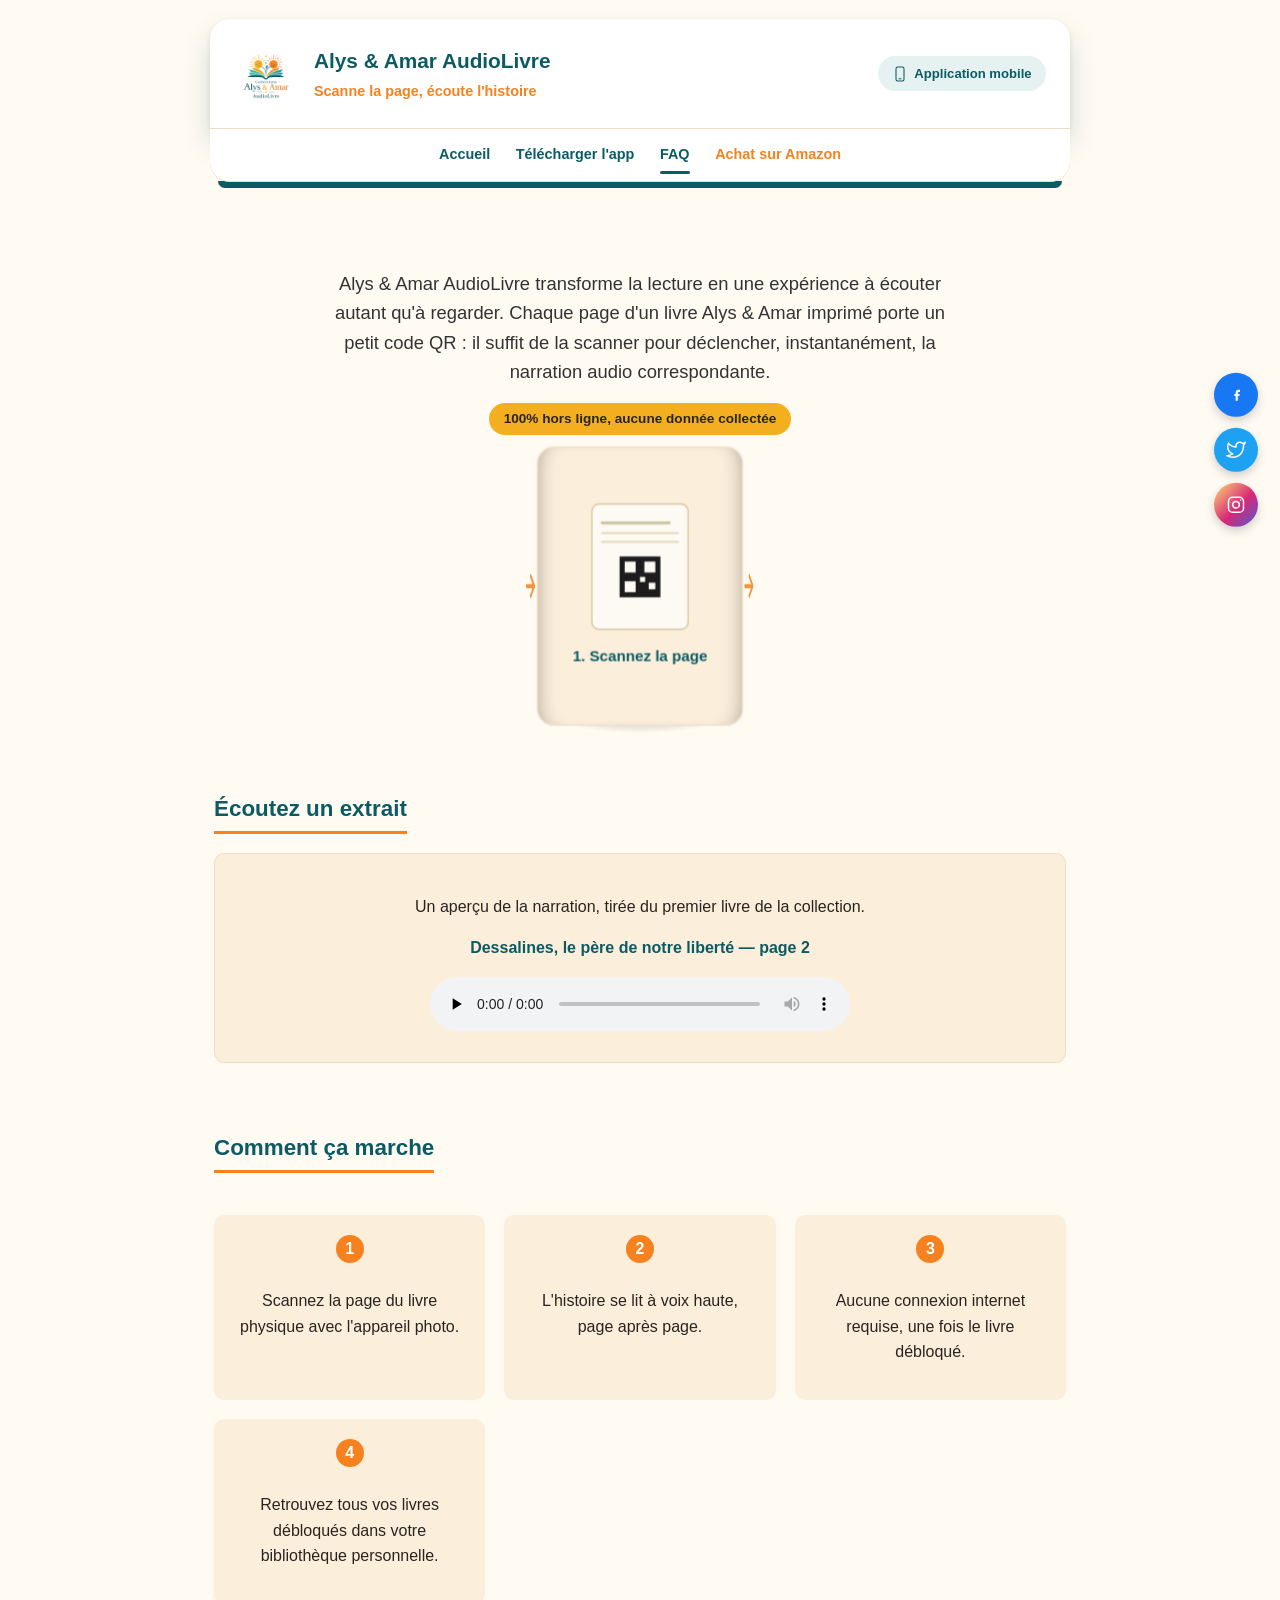
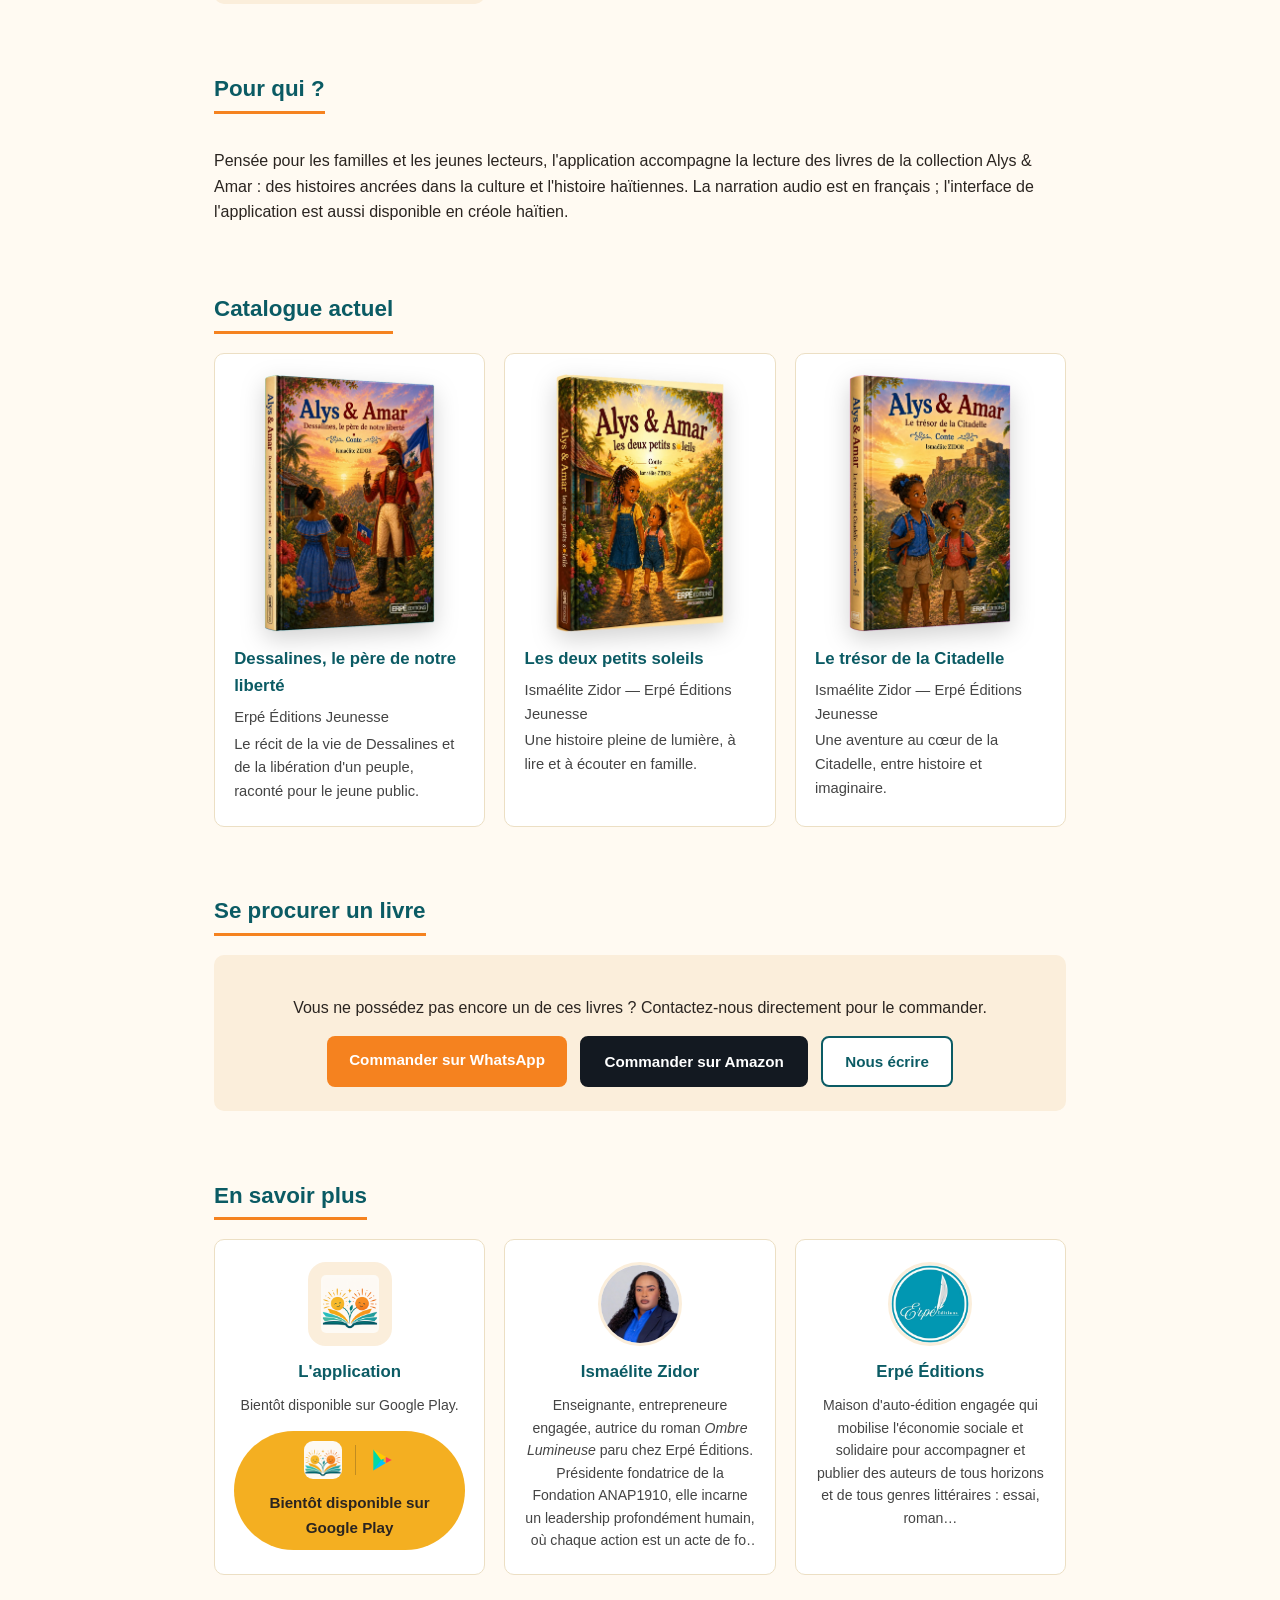
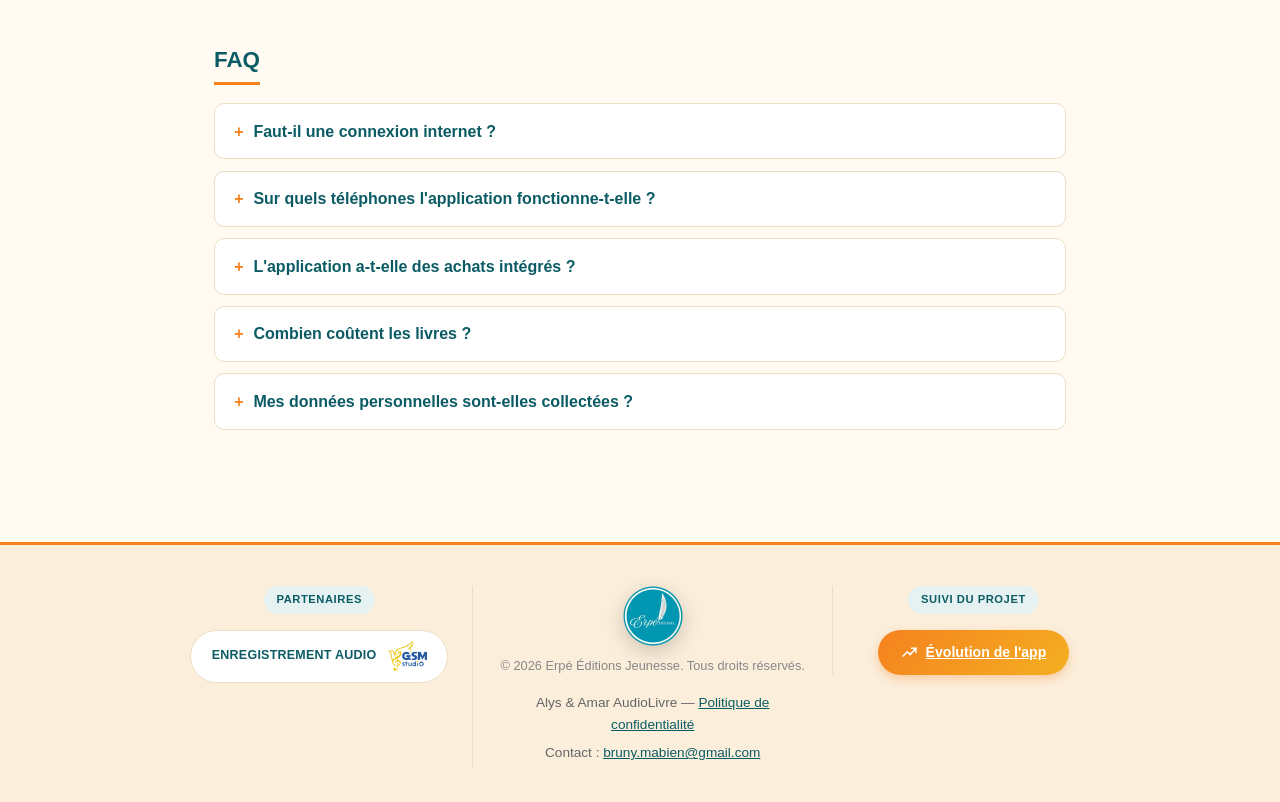
==== commit dc36fc85: "Corrige la mention creole : narration en francais uniquement, interface bilingue" ====
--- a/index.html
+++ b/index.html
@@ -166,8 +166,9 @@
     <p>
       Pensée pour les familles et les jeunes lecteurs, l'application accompagne
       la lecture des livres de la collection Alys &amp; Amar : des histoires
-      ancrées dans la culture et l'histoire haïtiennes, à lire et à écouter en
-      français comme en créole haïtien.
+      ancrées dans la culture et l'histoire haïtiennes. La narration audio est
+      en français ; l'interface de l'application est aussi disponible en
+      créole haïtien.
     </p>
   </section>
 
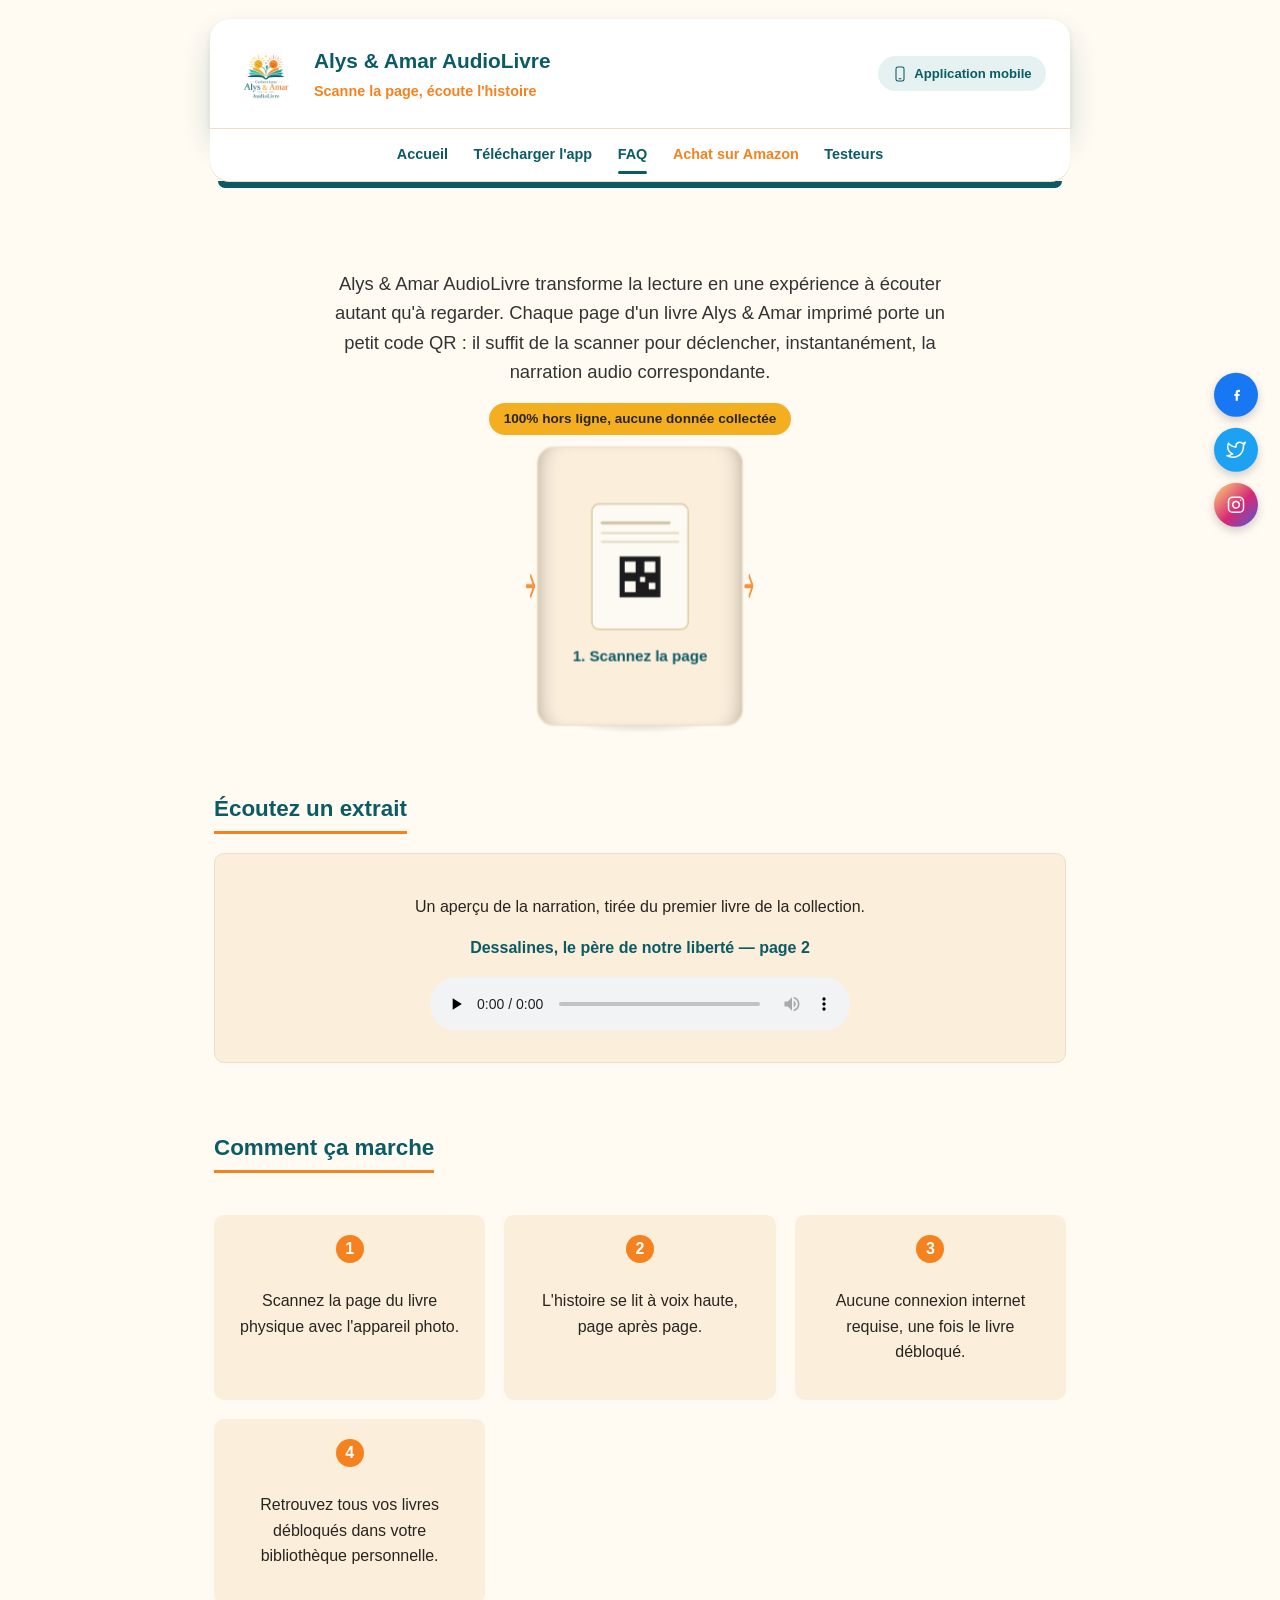
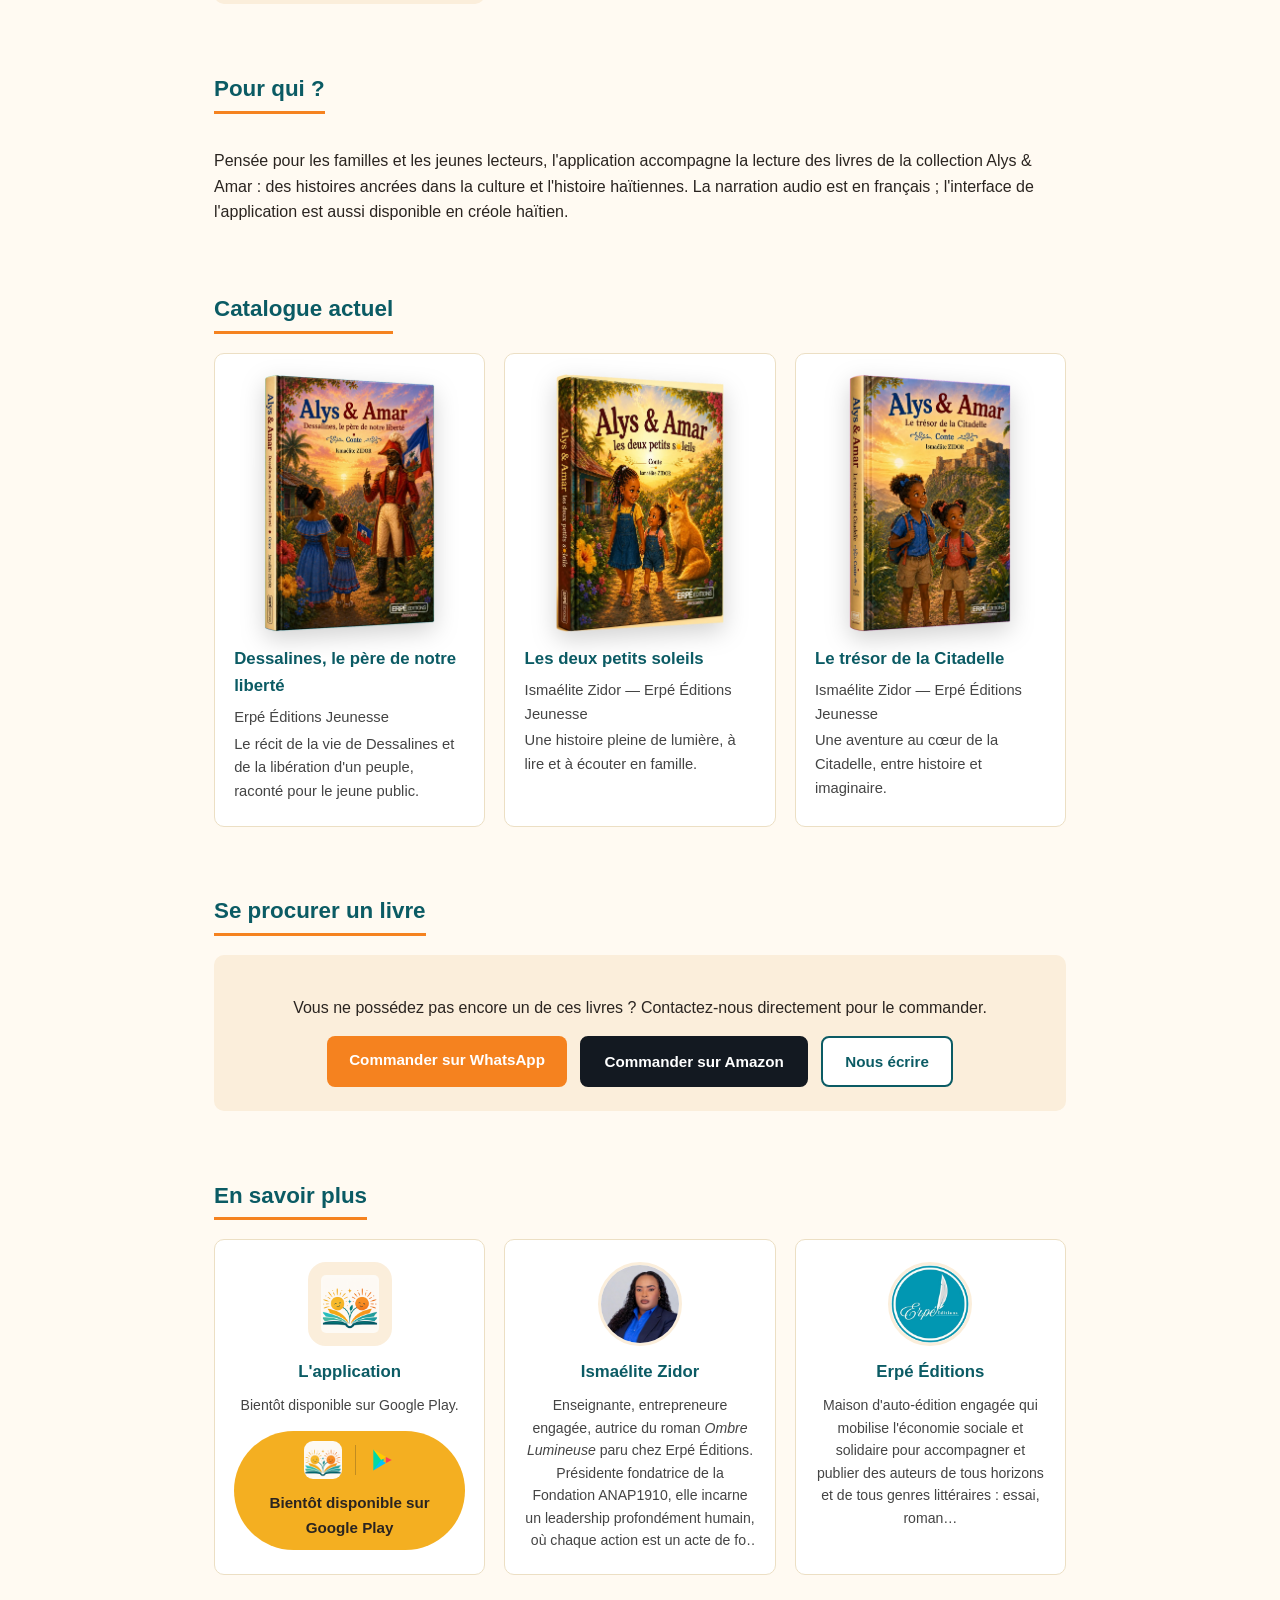
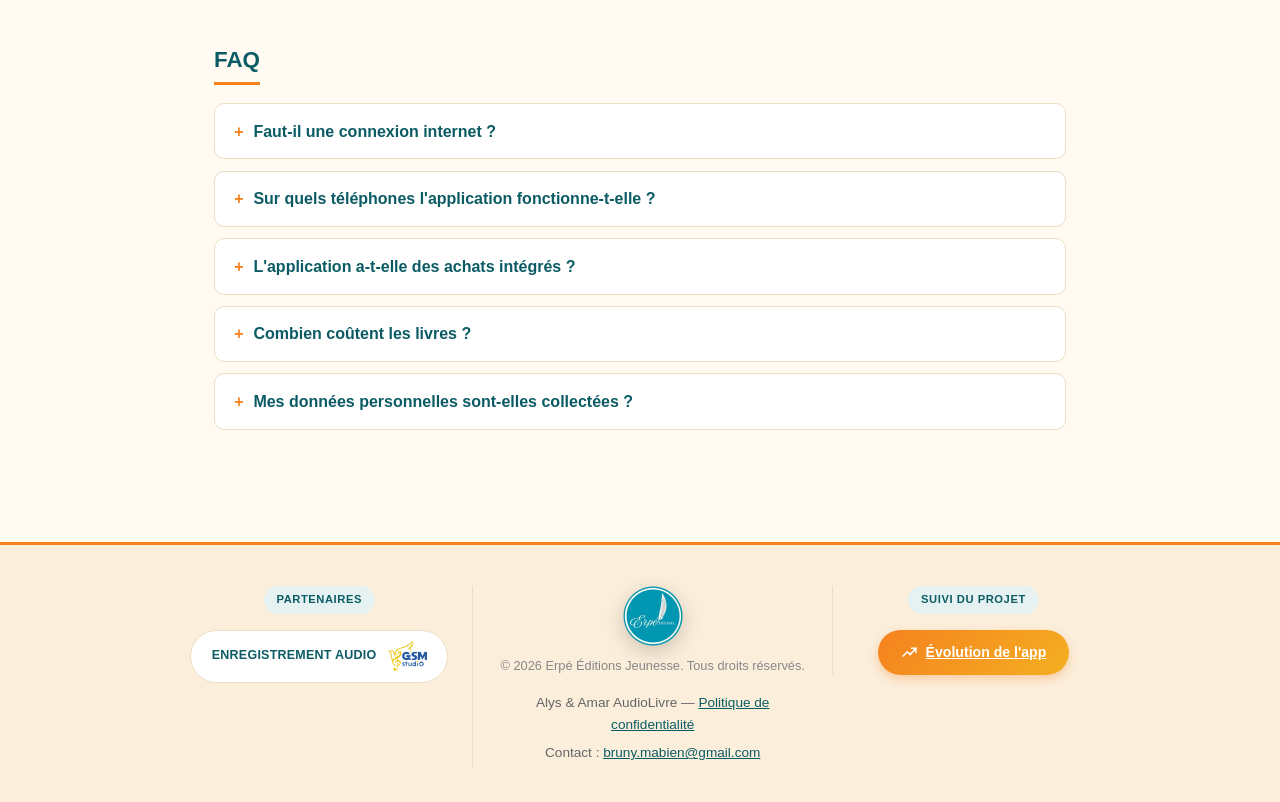
==== commit e46d3da4: "Comptes testeurs reels : login email/mot de passe, profil, avatar" ====
--- a/index.html
+++ b/index.html
@@ -51,6 +51,7 @@
     <a href="index.html#app">Télécharger l'app</a>
     <a href="index.html#faq">FAQ</a>
     <a href="commander.html" class="site-nav-highlight">Achat sur Amazon</a>
+    <a href="testeurs.html">Testeurs</a>
   </nav>
 </div>
 
--- a/style.css
+++ b/style.css
@@ -1018,3 +1018,321 @@
 }
 
 .version-item ul li { margin: 0.3rem 0; }
+
+.forum-gate {
+  max-width: 480px;
+  margin: 0 auto;
+  background: var(--papier-fonce);
+  border: 1px solid var(--bordure);
+  border-radius: 10px;
+  padding: 2rem;
+  text-align: center;
+}
+
+.gate-form {
+  display: flex;
+  flex-direction: column;
+  gap: 0.8rem;
+  margin-top: 1.2rem;
+}
+
+.gate-form input {
+  padding: 0.7rem 0.9rem;
+  border: 1px solid var(--bordure);
+  border-radius: 8px;
+  font-size: 1rem;
+  font-family: inherit;
+}
+
+.gate-error {
+  color: #c0392b;
+  font-size: 0.88rem;
+  margin-top: 0.9rem;
+}
+
+.comment-form {
+  display: flex;
+  flex-direction: column;
+  gap: 0.7rem;
+  background: white;
+  border: 1px solid var(--bordure);
+  border-radius: 10px;
+  padding: 1.2rem;
+  margin-bottom: 1.6rem;
+}
+
+.comment-form input,
+.comment-form textarea {
+  padding: 0.6rem 0.8rem;
+  border: 1px solid var(--bordure);
+  border-radius: 8px;
+  font-size: 0.95rem;
+  font-family: inherit;
+  resize: vertical;
+}
+
+.comment-form .btn {
+  align-self: flex-start;
+}
+
+.reply-form {
+  margin: 0.8rem 0 0;
+  padding: 0.9rem;
+  background: var(--papier-fonce);
+}
+
+.editor-toolbar {
+  display: flex;
+  align-items: center;
+  gap: 0.4rem;
+  margin-top: -0.2rem;
+}
+
+.editor-btn {
+  width: 30px;
+  height: 30px;
+  border: 1px solid var(--bordure);
+  background: white;
+  border-radius: 6px;
+  cursor: pointer;
+  font-size: 0.85rem;
+  color: var(--encre);
+  display: flex;
+  align-items: center;
+  justify-content: center;
+}
+
+.editor-btn:hover {
+  background: var(--teal-soft);
+  border-color: var(--teal);
+}
+
+.editor-sep {
+  width: 1px;
+  height: 20px;
+  background: var(--bordure);
+  margin: 0 0.2rem;
+}
+
+.editor-color-btn {
+  width: 22px;
+  height: 22px;
+  border-radius: 50%;
+  border: 2px solid white;
+  box-shadow: 0 0 0 1px var(--bordure);
+  cursor: pointer;
+  padding: 0;
+}
+
+.editor-color-btn:hover {
+  box-shadow: 0 0 0 1px var(--teal);
+}
+
+.editor-hint {
+  margin: -0.3rem 0 0;
+  font-size: 0.78rem;
+  color: #999;
+}
+
+.comment-body strong { color: var(--teal); }
+.comment-body em { font-style: italic; }
+
+.comment-list {
+  display: flex;
+  flex-direction: column;
+  gap: 1rem;
+}
+
+.comment-card {
+  background: white;
+  border: 1px solid var(--bordure);
+  border-radius: 10px;
+  padding: 1.1rem 1.3rem;
+}
+
+.comment-card.comment-reply {
+  background: var(--papier-fonce);
+  box-shadow: none;
+}
+
+.comment-meta {
+  margin: 0 0 0.4rem;
+  font-size: 0.8rem;
+  color: var(--teal);
+  font-weight: 700;
+}
+
+.comment-body {
+  margin: 0;
+  color: #333;
+  white-space: pre-wrap;
+}
+
+.reply-toggle {
+  margin-top: 0.6rem;
+  background: none;
+  border: none;
+  color: var(--orange);
+  font-weight: 700;
+  font-size: 0.85rem;
+  cursor: pointer;
+  padding: 0;
+}
+
+.reply-toggle:hover {
+  text-decoration: underline;
+}
+
+.comment-replies {
+  margin-top: 0.9rem;
+  padding-left: 1.2rem;
+  border-left: 2px solid var(--bordure);
+  display: flex;
+  flex-direction: column;
+  gap: 0.9rem;
+}
+
+/* Profil testeur / avatar */
+
+.profile-bar {
+  display: flex;
+  align-items: center;
+  justify-content: space-between;
+  flex-wrap: wrap;
+  gap: 0.8rem;
+  background: white;
+  border: 1px solid var(--bordure);
+  border-radius: 10px;
+  padding: 0.9rem 1.2rem;
+  margin-bottom: 1.6rem;
+}
+
+.profile-identity {
+  display: flex;
+  align-items: center;
+  gap: 0.7rem;
+}
+
+.avatar-circle {
+  width: 42px;
+  height: 42px;
+  border-radius: 50%;
+  display: flex;
+  align-items: center;
+  justify-content: center;
+  color: #fff;
+  font-weight: 700;
+  font-size: 1.05rem;
+  flex-shrink: 0;
+}
+
+.avatar-circle-sm {
+  width: 26px;
+  height: 26px;
+  font-size: 0.72rem;
+}
+
+.profile-name {
+  font-weight: 700;
+  color: var(--encre);
+  margin: 0;
+}
+
+.profile-sub {
+  margin: 0;
+  font-size: 0.78rem;
+  color: #888;
+}
+
+.profile-actions {
+  display: flex;
+  gap: 0.6rem;
+  flex-wrap: wrap;
+}
+
+.btn-small {
+  padding: 0.4rem 0.9rem;
+  font-size: 0.82rem;
+  border-radius: 20px;
+  border: 1px solid var(--bordure);
+  background: var(--papier-fonce);
+  color: var(--encre);
+  cursor: pointer;
+  text-decoration: none;
+}
+
+.btn-small:hover {
+  border-color: var(--teal);
+  color: var(--teal);
+}
+
+.profile-panel {
+  background: white;
+  border: 1px solid var(--bordure);
+  border-radius: 10px;
+  padding: 1.2rem;
+  margin-bottom: 1.6rem;
+  display: flex;
+  flex-direction: column;
+  gap: 0.9rem;
+}
+
+.profile-panel input {
+  width: 100%;
+  padding: 0.6rem 0.8rem;
+  border: 1px solid var(--bordure);
+  border-radius: 8px;
+  font-size: 0.95rem;
+  font-family: inherit;
+  box-sizing: border-box;
+}
+
+.avatar-color-row {
+  display: flex;
+  gap: 0.5rem;
+  align-items: center;
+  margin-top: 0.4rem;
+}
+
+.avatar-color-swatch {
+  width: 26px;
+  height: 26px;
+  border-radius: 50%;
+  border: 2px solid white;
+  box-shadow: 0 0 0 1px var(--bordure);
+  cursor: pointer;
+  padding: 0;
+}
+
+.avatar-color-swatch.selected {
+  box-shadow: 0 0 0 2px var(--teal);
+}
+
+.field-label {
+  font-size: 0.8rem;
+  color: #888;
+  margin: 0 0 0.3rem;
+  text-align: left;
+}
+
+.comment-author-row {
+  display: flex;
+  align-items: center;
+  gap: 0.6rem;
+  margin-bottom: 0.5rem;
+}
+
+.comment-meta-text {
+  margin: 0;
+  font-size: 0.8rem;
+}
+
+.comment-meta-text .comment-author-name {
+  color: var(--teal);
+  font-weight: 700;
+}
+
+.comment-meta-text .comment-date {
+  color: #999;
+  font-weight: 400;
+}
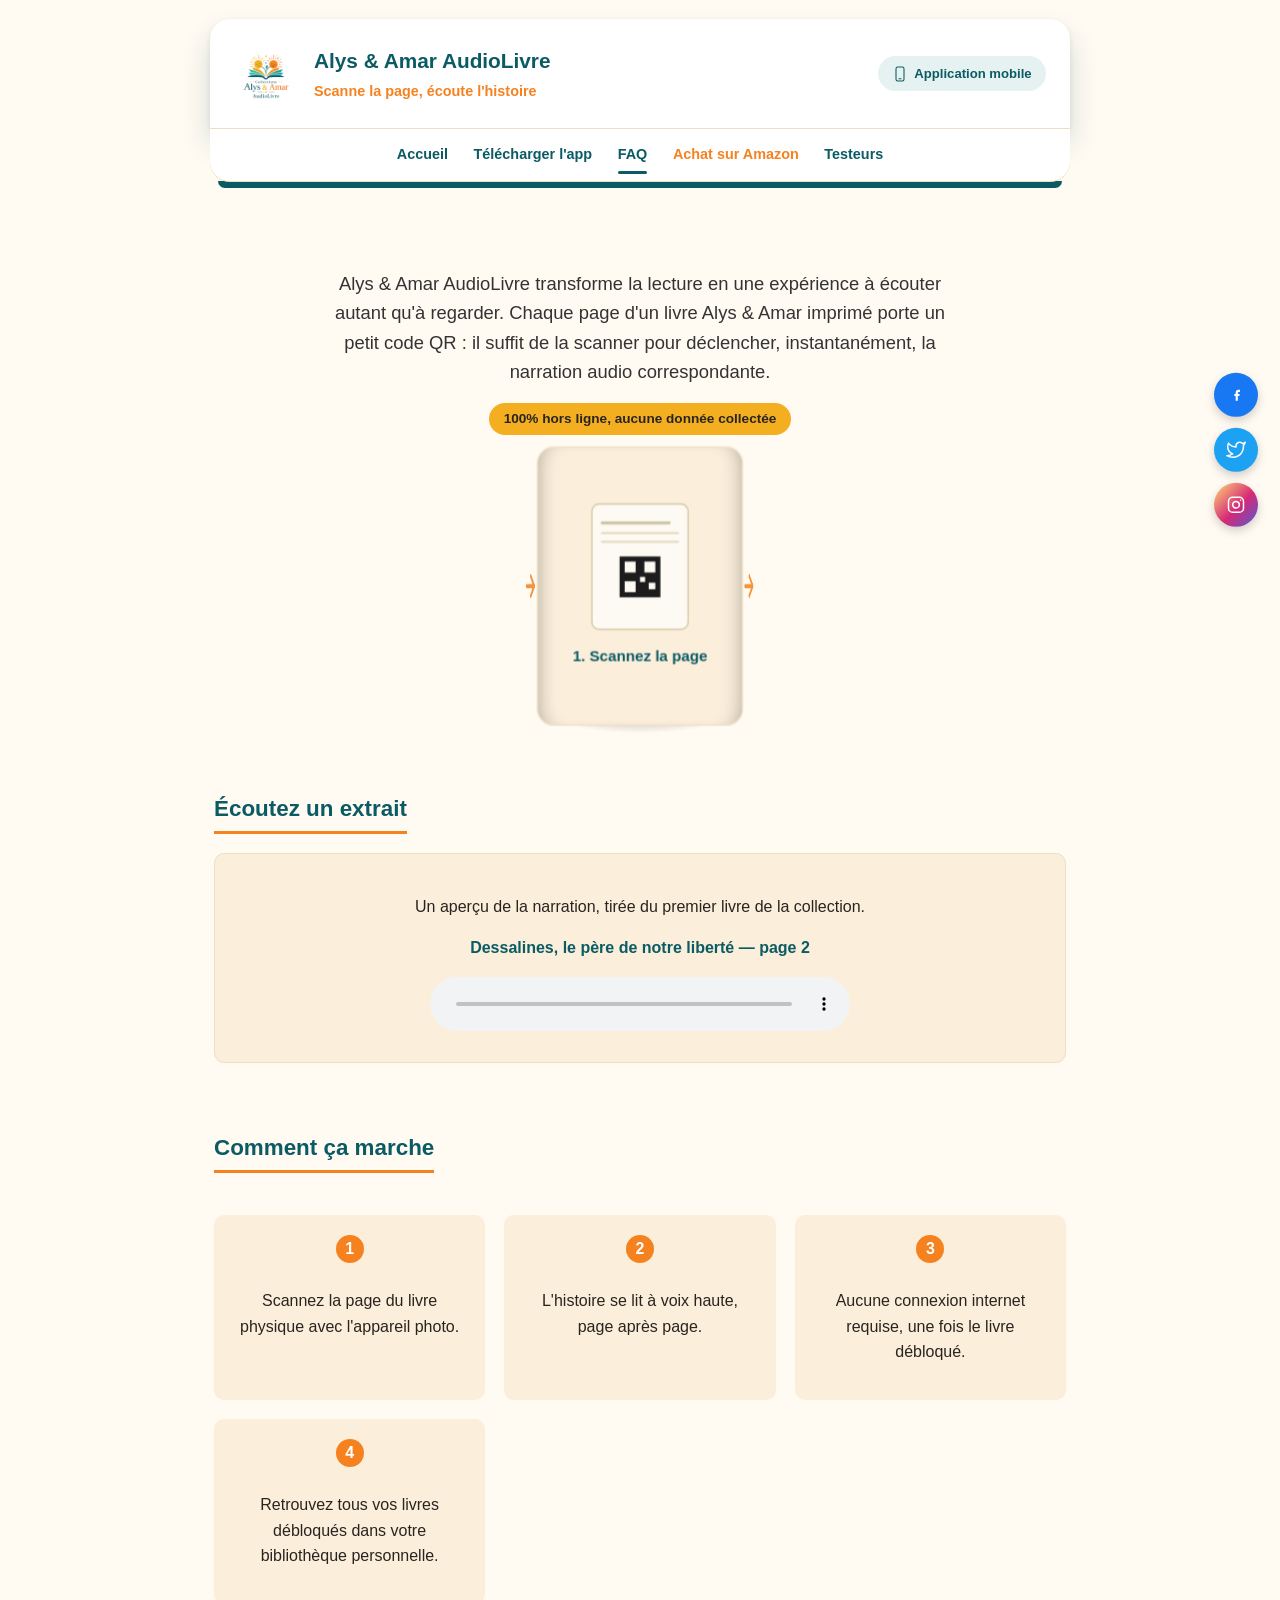
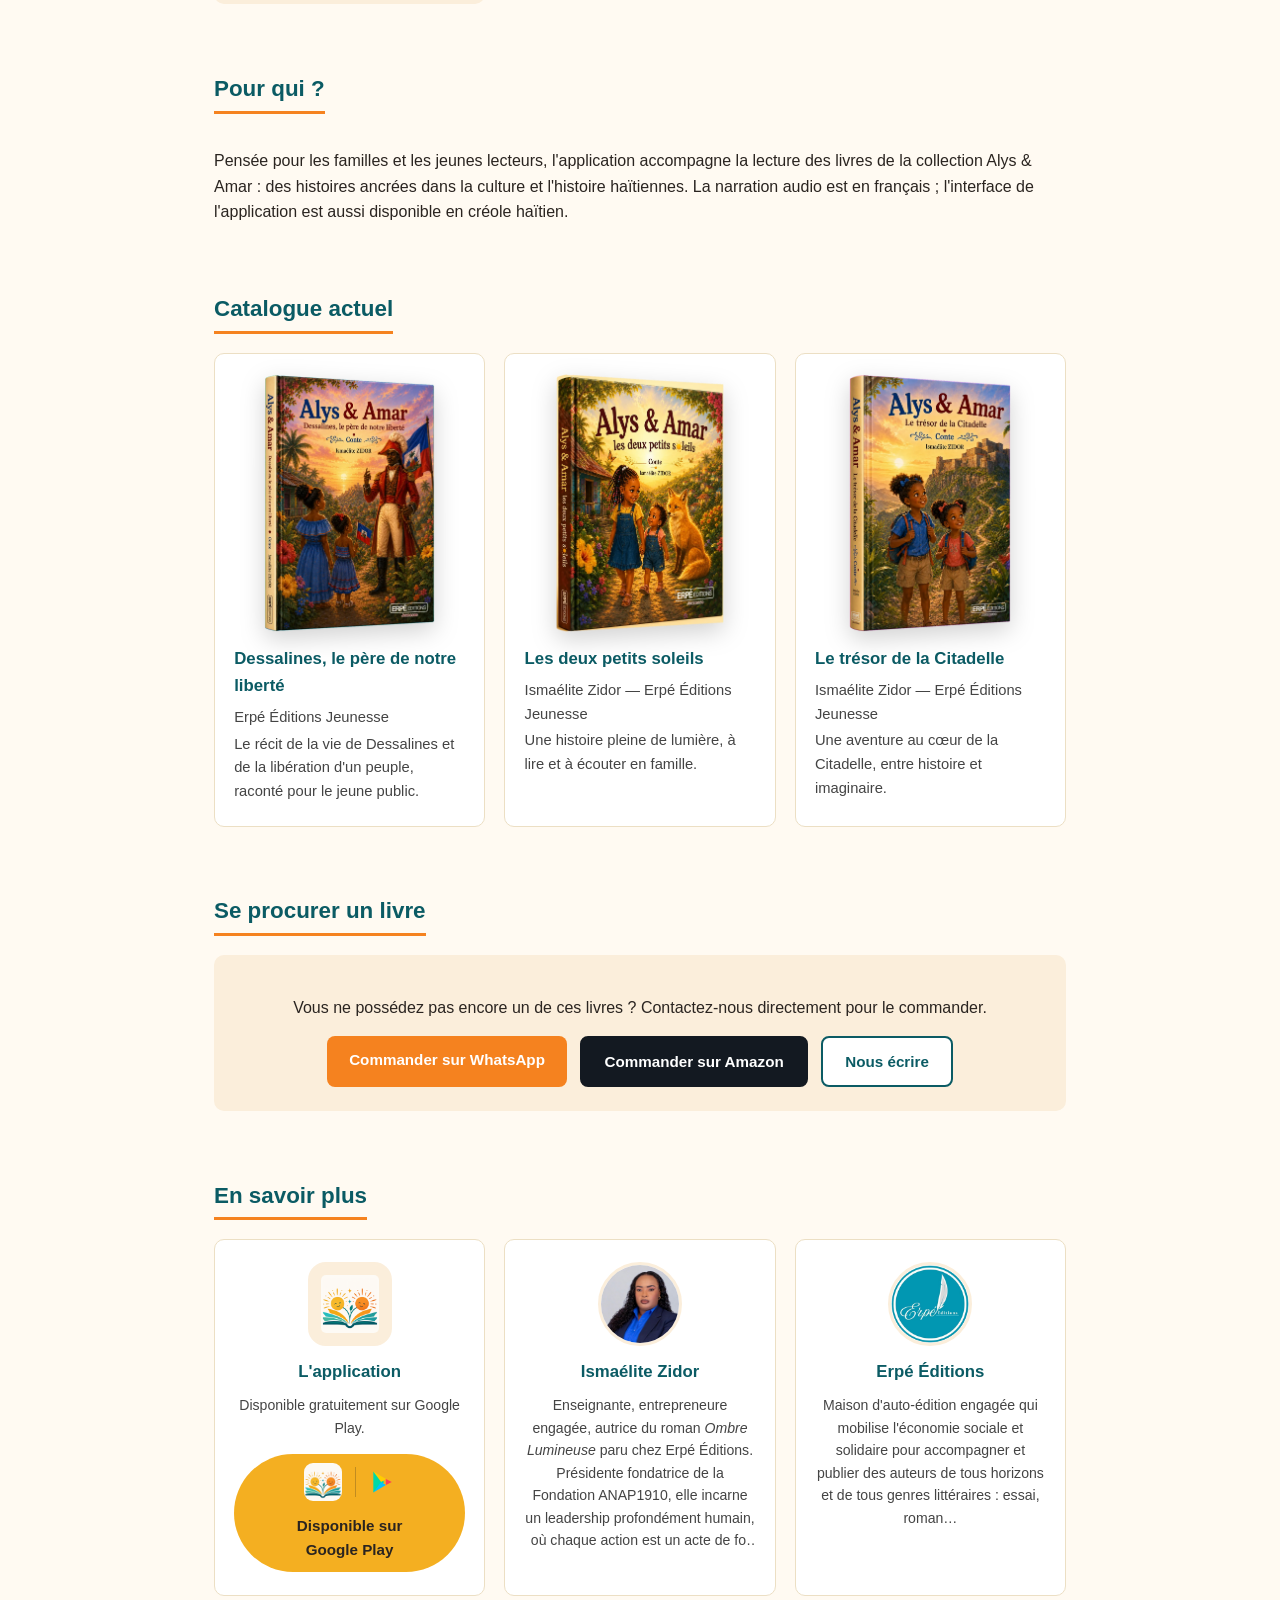
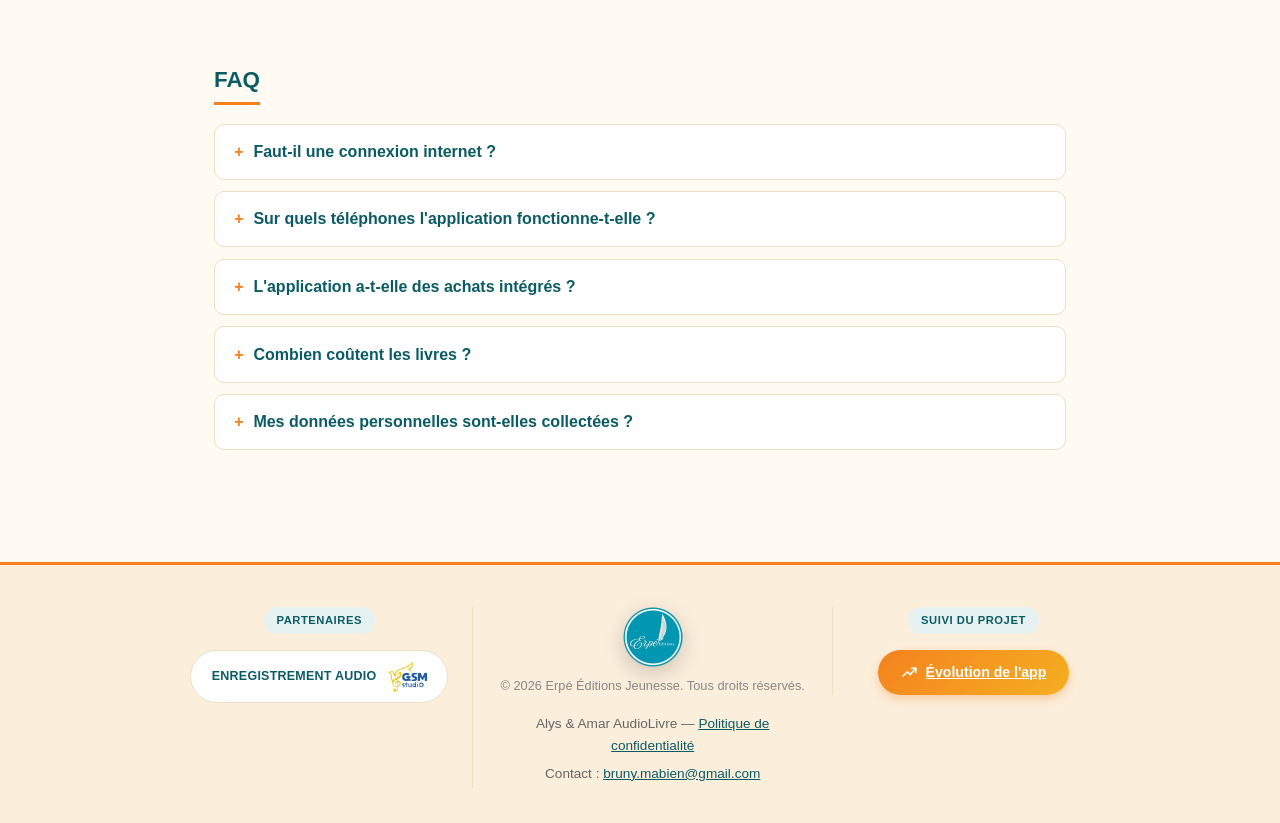
==== commit 6a705e9f: "Ajoute les liens Amazon et le lien de telechargement Google Play - commander.html : liens Amazon Fra" ====
--- a/index.html
+++ b/index.html
@@ -216,8 +216,8 @@
       <div class="about-card">
         <img class="about-avatar about-avatar-square" src="assets/icone-web.png" alt="">
         <h3>L'application</h3>
-        <p>Bientôt disponible sur Google Play.</p>
-        <div class="download-badge">
+        <p>Disponible gratuitement sur Google Play.</p>
+        <a class="download-badge" href="https://play.google.com/store/apps/details?id=com.alysamar.audiolivre" target="_blank" rel="noopener" aria-label="Télécharger l'application sur Google Play">
           <img src="assets/icone-web.png" alt="" class="download-badge-logo">
           <span class="download-badge-divider"></span>
           <svg class="playstore-icon" viewBox="0 0 24 24" xmlns="http://www.w3.org/2000/svg" aria-hidden="true">
@@ -226,8 +226,8 @@
             <path d="M4 21.7 L15.6 14.8 L11.2 12 Z" fill="#00c2ff"/>
             <path d="M15.6 9.2 L21 12 L15.6 14.8 Z" fill="#ff3d57"/>
           </svg>
-          <span class="download-badge-text">Bientôt disponible sur Google&nbsp;Play</span>
-        </div>
+          <span class="download-badge-text">Disponible sur Google&nbsp;Play</span>
+        </a>
       </div>
 
       <div class="about-card">
--- a/style.css
+++ b/style.css
@@ -707,6 +707,17 @@
   border-radius: 999px;
 }
 
+.download-badge {
+  text-decoration: none;
+  transition: transform 0.15s ease, box-shadow 0.15s ease;
+}
+
+a.download-badge:hover,
+a.download-badge:focus-visible {
+  transform: translateY(-2px);
+  box-shadow: 0 6px 16px rgba(42, 36, 32, 0.2);
+}
+
 .download-badge-logo {
   width: 38px;
   height: 38px;
@@ -1018,6 +1029,12 @@
 }
 
 .version-item ul li { margin: 0.3rem 0; }
+
+/* Garantit que l'attribut "hidden" masque toujours l'élément, même quand
+   une règle plus bas (ex. display: flex) s'applique à la même classe. */
+[hidden] {
+  display: none !important;
+}
 
 .forum-gate {
   max-width: 480px;
@@ -1192,6 +1209,22 @@
   gap: 0.9rem;
 }
 
+.replies-toggle {
+  margin-top: 0.8rem;
+  background: var(--teal-soft);
+  border: none;
+  color: var(--teal);
+  font-weight: 700;
+  font-size: 0.8rem;
+  padding: 0.35rem 0.8rem;
+  border-radius: 999px;
+  cursor: pointer;
+}
+
+.replies-toggle:hover {
+  background: #d9ece9;
+}
+
 /* Profil testeur / avatar */
 
 .profile-bar {
@@ -1336,3 +1369,80 @@
   color: #999;
   font-weight: 400;
 }
+
+/* Statut des commentaires + réactions */
+
+.status-badge {
+  margin-left: auto;
+  padding: 0.15rem 0.6rem;
+  border-radius: 999px;
+  font-size: 0.68rem;
+  font-weight: 700;
+  text-transform: uppercase;
+  letter-spacing: 0.03em;
+  white-space: nowrap;
+}
+
+.status-nouveau {
+  background: var(--papier-fonce);
+  color: #888;
+}
+
+.status-en_cours {
+  background: #fdeecb;
+  color: #b3720a;
+}
+
+.status-corrige {
+  background: #dff2e4;
+  color: #1e824c;
+}
+
+.comment-actions {
+  display: flex;
+  align-items: center;
+  flex-wrap: wrap;
+  gap: 0.9rem;
+  margin-top: 0.6rem;
+}
+
+.reaction-btn {
+  background: white;
+  border: 1px solid var(--bordure);
+  border-radius: 999px;
+  padding: 0.2rem 0.7rem;
+  font-size: 0.8rem;
+  cursor: pointer;
+  color: var(--encre);
+}
+
+.reaction-btn:hover {
+  border-color: var(--teal);
+}
+
+.reaction-btn-active {
+  background: var(--teal-soft);
+  border-color: var(--teal);
+  color: var(--teal);
+  font-weight: 700;
+}
+
+.edit-hint {
+  font-size: 0.75rem;
+  color: #999;
+}
+
+.edit-form {
+  margin-top: 0.6rem;
+}
+
+.status-select {
+  margin-left: auto;
+  padding: 0.25rem 0.5rem;
+  border: 1px solid var(--bordure);
+  border-radius: 6px;
+  font-size: 0.78rem;
+  font-family: inherit;
+  color: var(--encre);
+  background: white;
+}
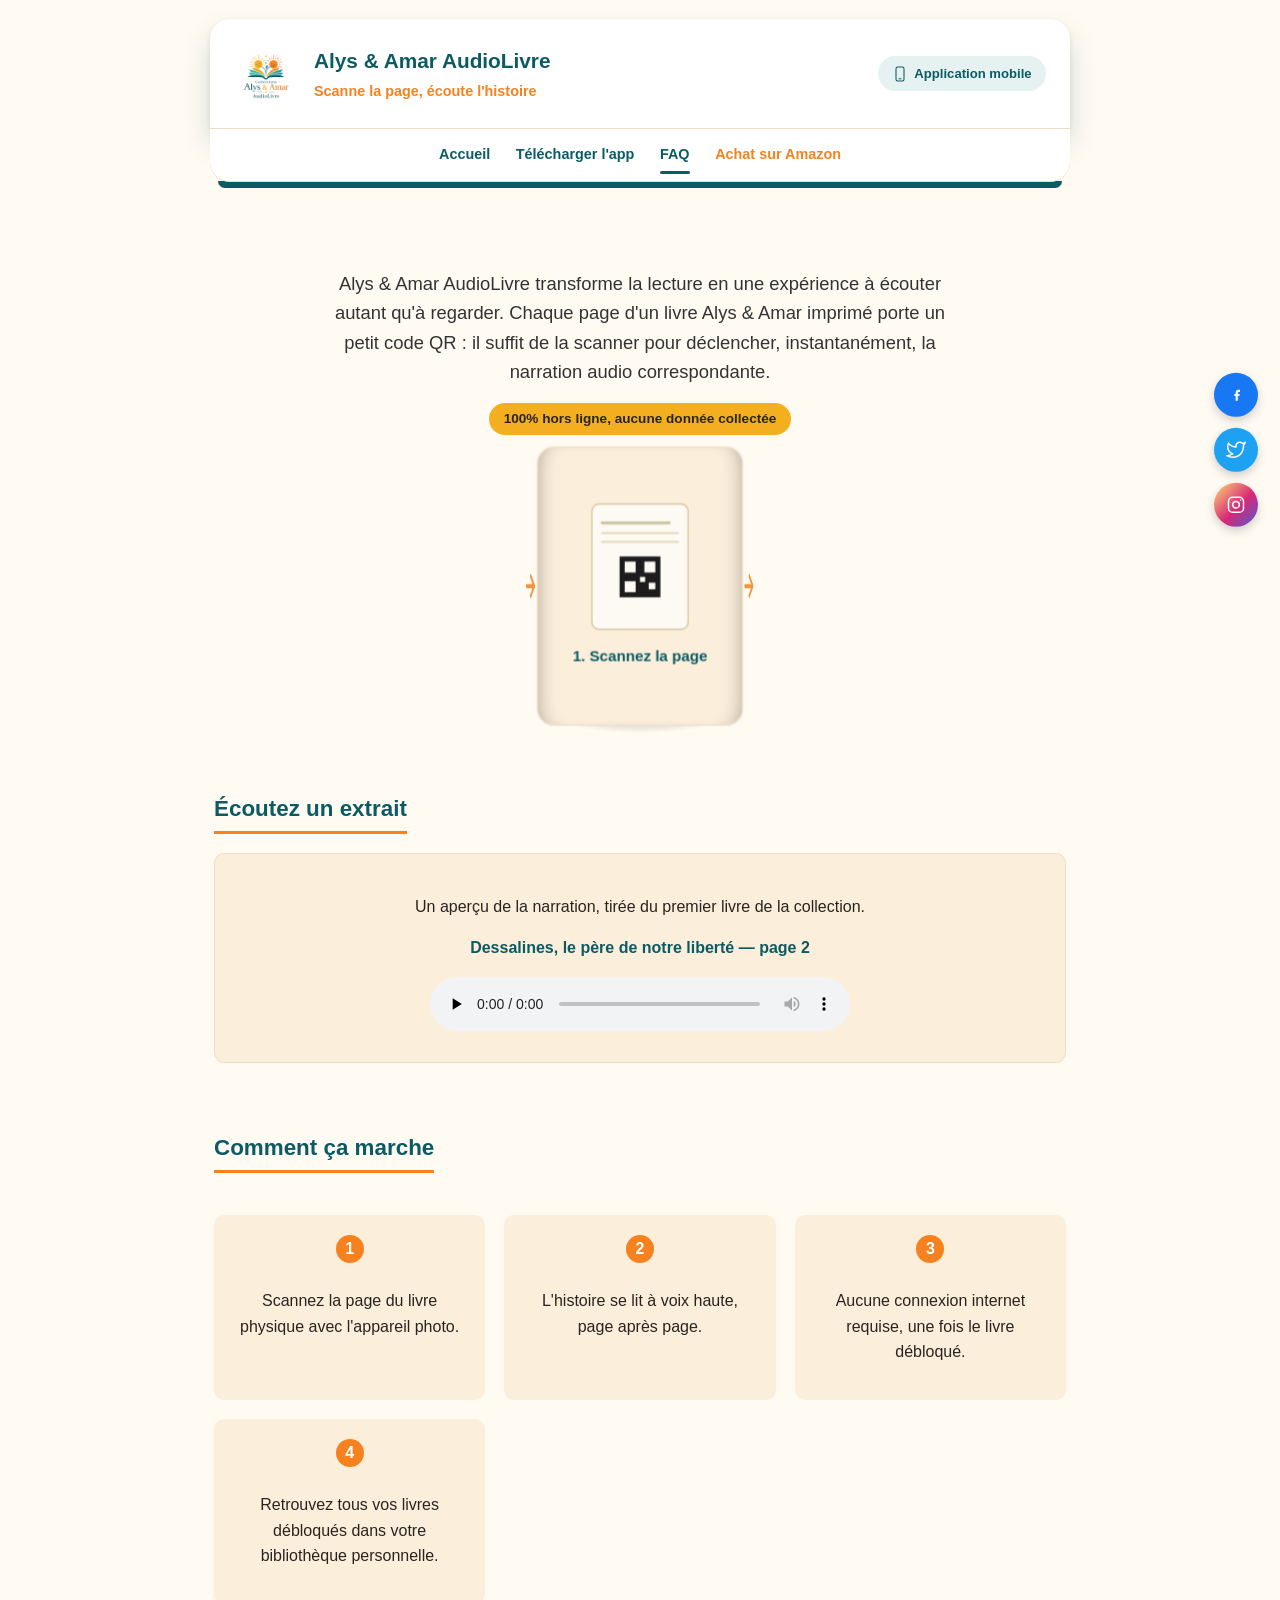
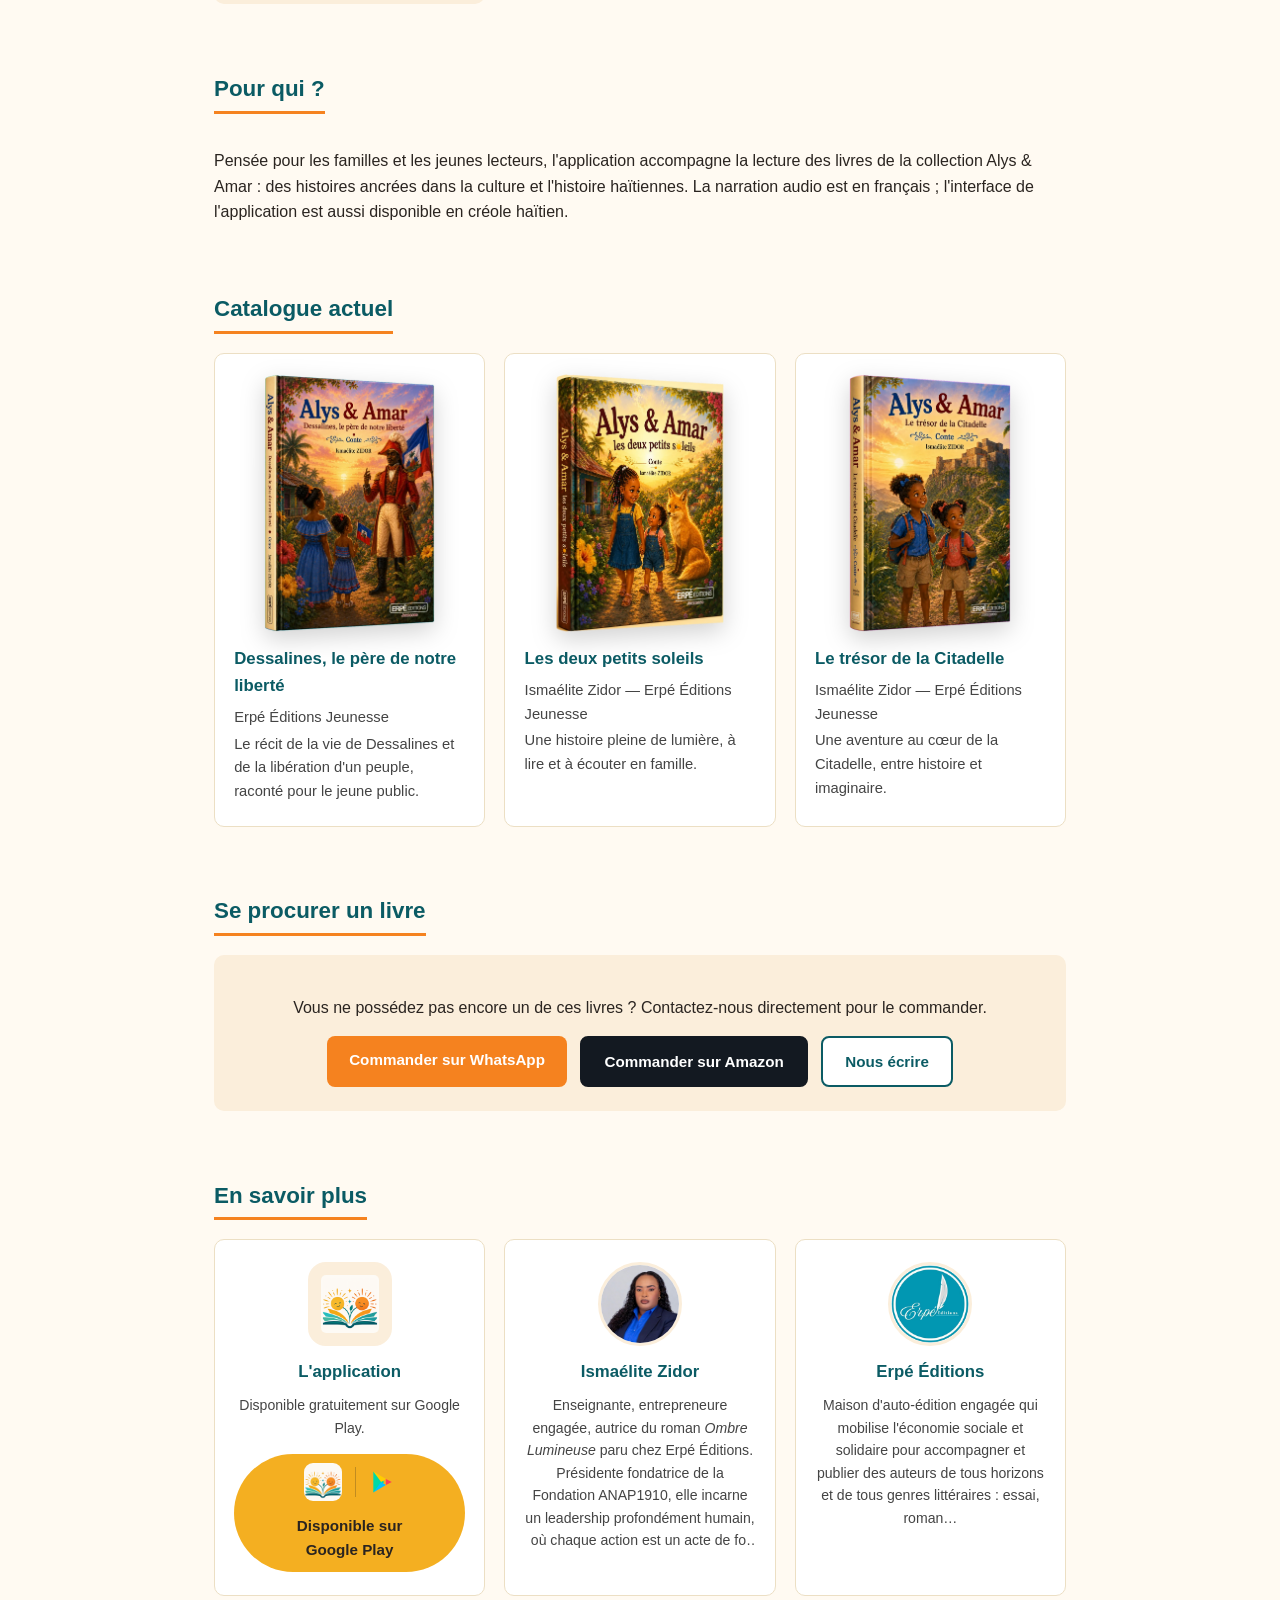
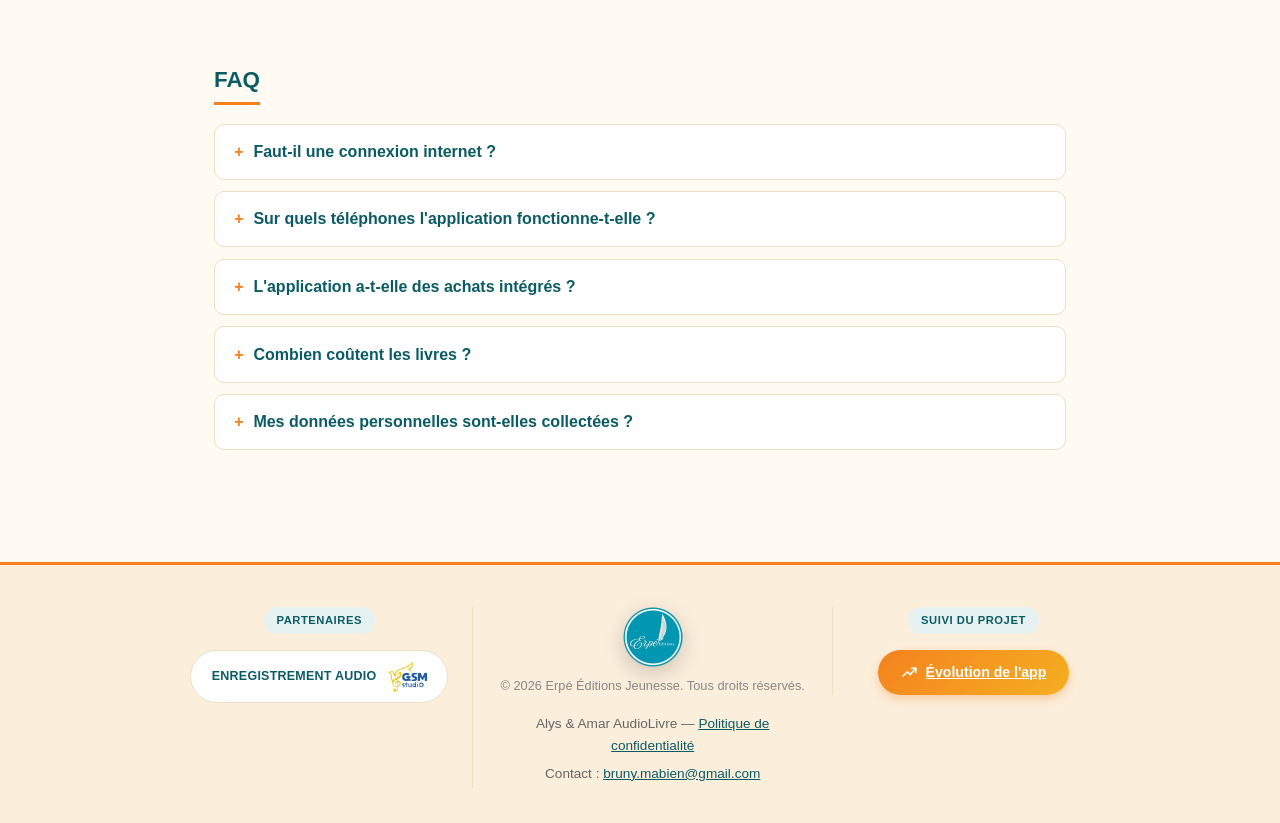
==== commit 5ffee044: "Masque la page Testeurs (retire le lien du menu et l'entree Nouveautes), lien Amazon bientot disponi" ====
--- a/index.html
+++ b/index.html
@@ -51,7 +51,6 @@
     <a href="index.html#app">Télécharger l'app</a>
     <a href="index.html#faq">FAQ</a>
     <a href="commander.html" class="site-nav-highlight">Achat sur Amazon</a>
-    <a href="testeurs.html">Testeurs</a>
   </nav>
 </div>
 
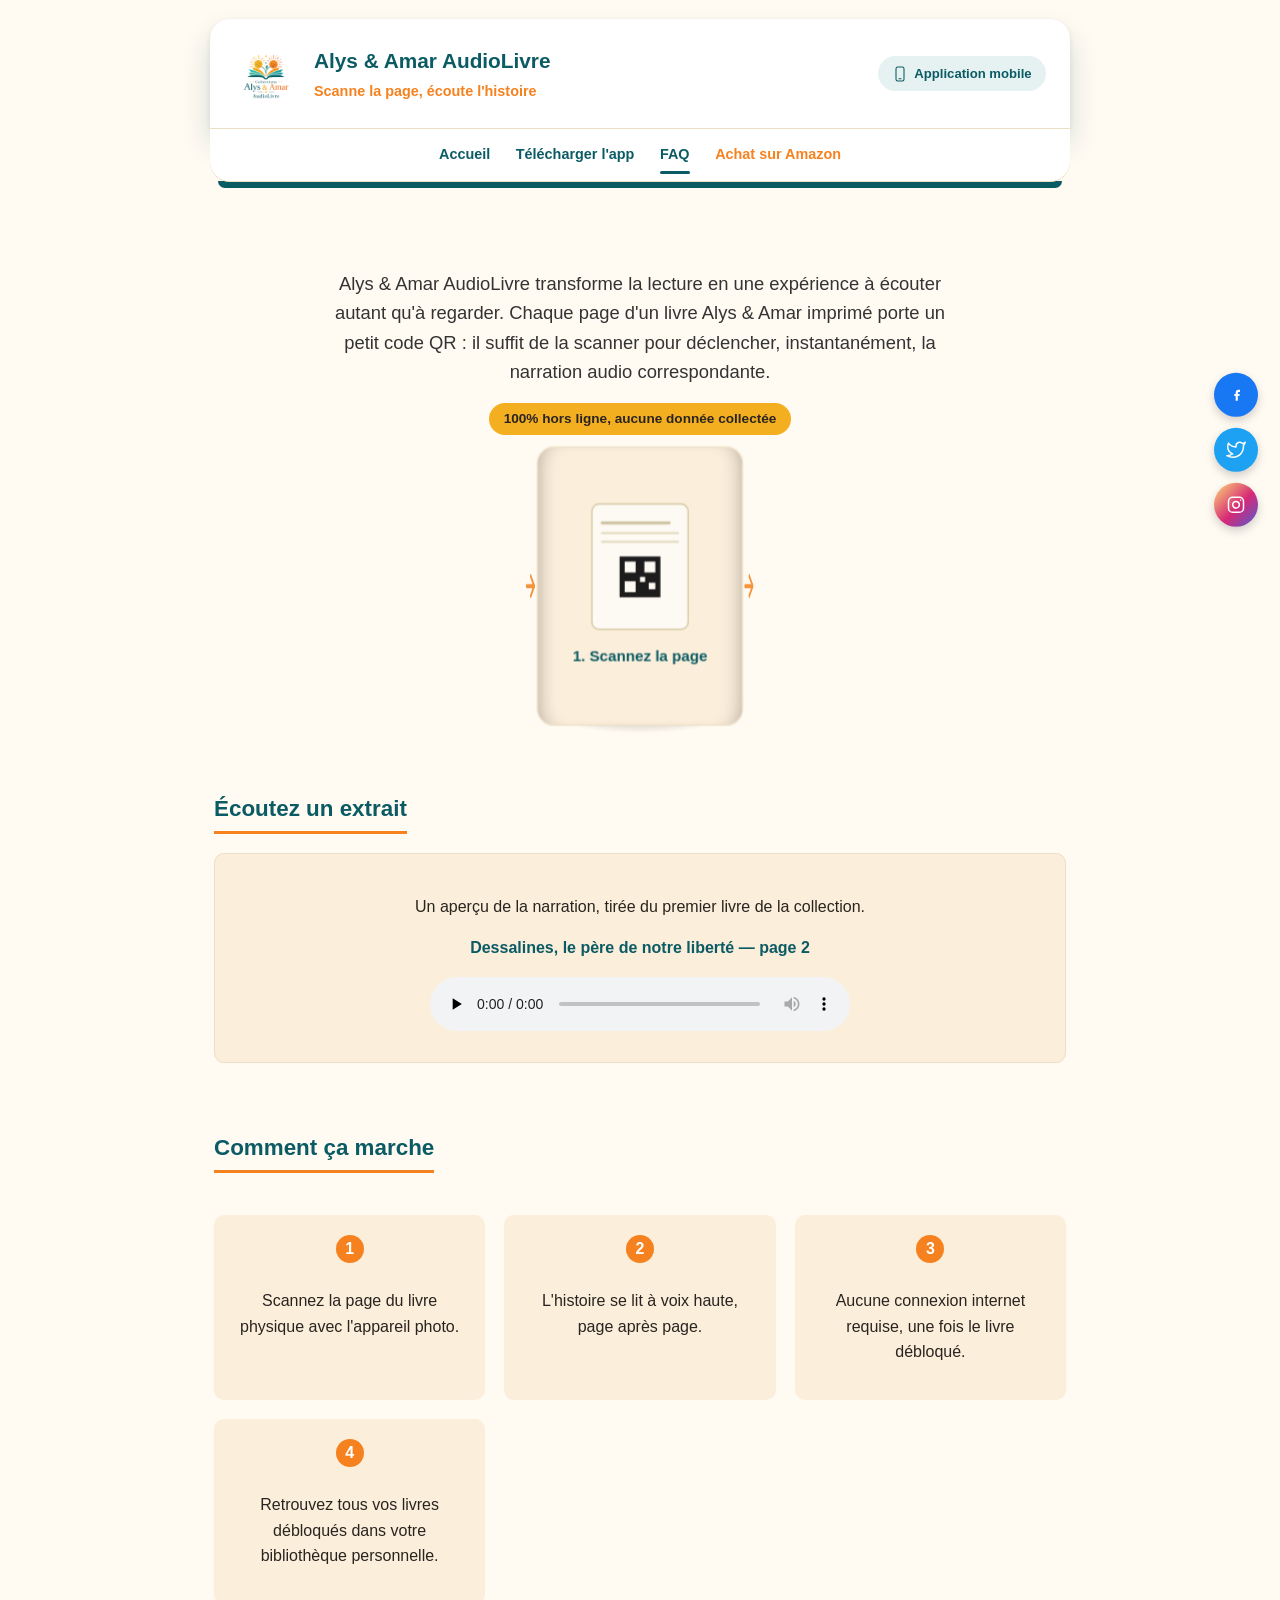
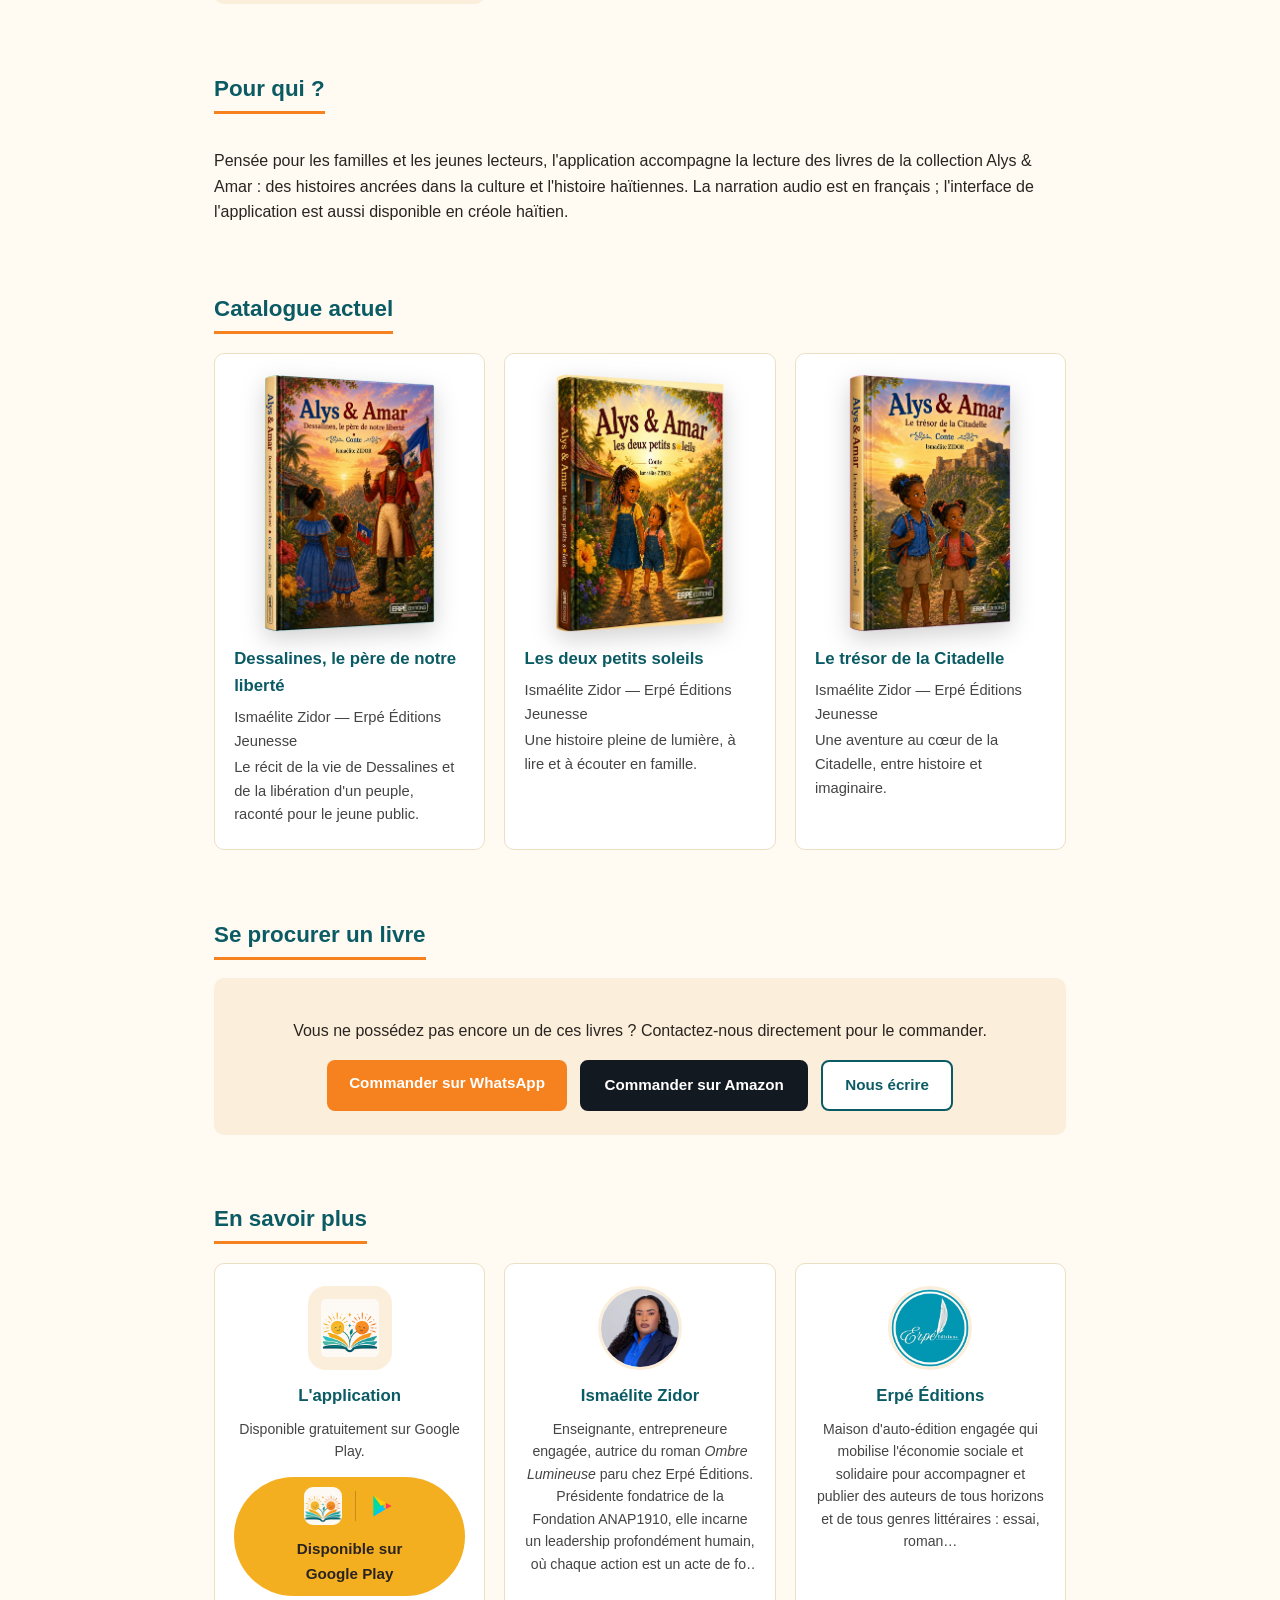
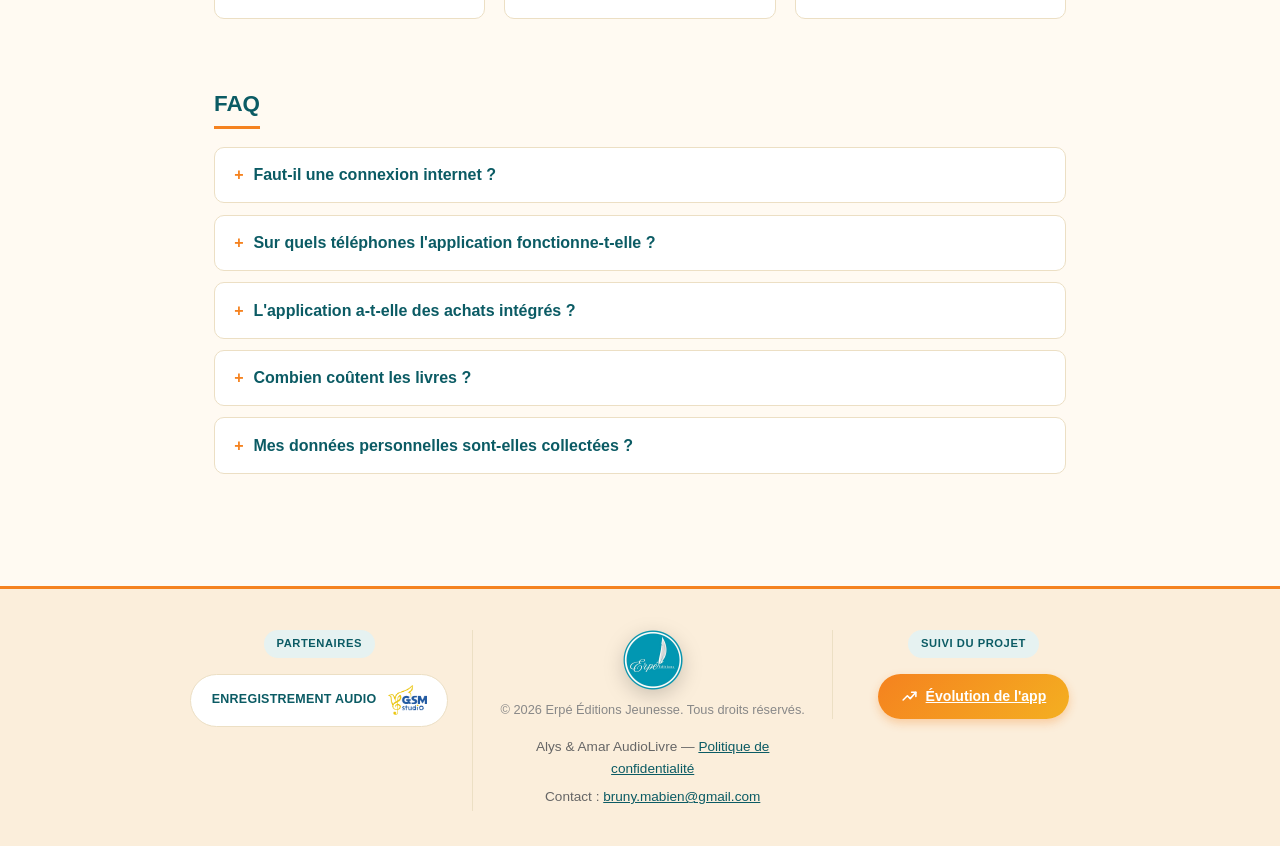
==== commit f23ba7af: "Ajoute Ismaelite Zidor comme autrice de Dessalines (accueil et page Commander) Co-Authored-By: Claud" ====
--- a/index.html
+++ b/index.html
@@ -178,7 +178,7 @@
       <div class="book-card">
         <img class="cover" src="assets/cover_livre1.webp" alt="Couverture — Dessalines, le père de notre liberté">
         <h3>Dessalines, le père de notre liberté</h3>
-        <p>Erpé Éditions Jeunesse</p>
+        <p>Ismaélite Zidor — Erpé Éditions Jeunesse</p>
         <p>Le récit de la vie de Dessalines et de la libération d'un peuple, raconté pour le jeune public.</p>
       </div>
       <div class="book-card">
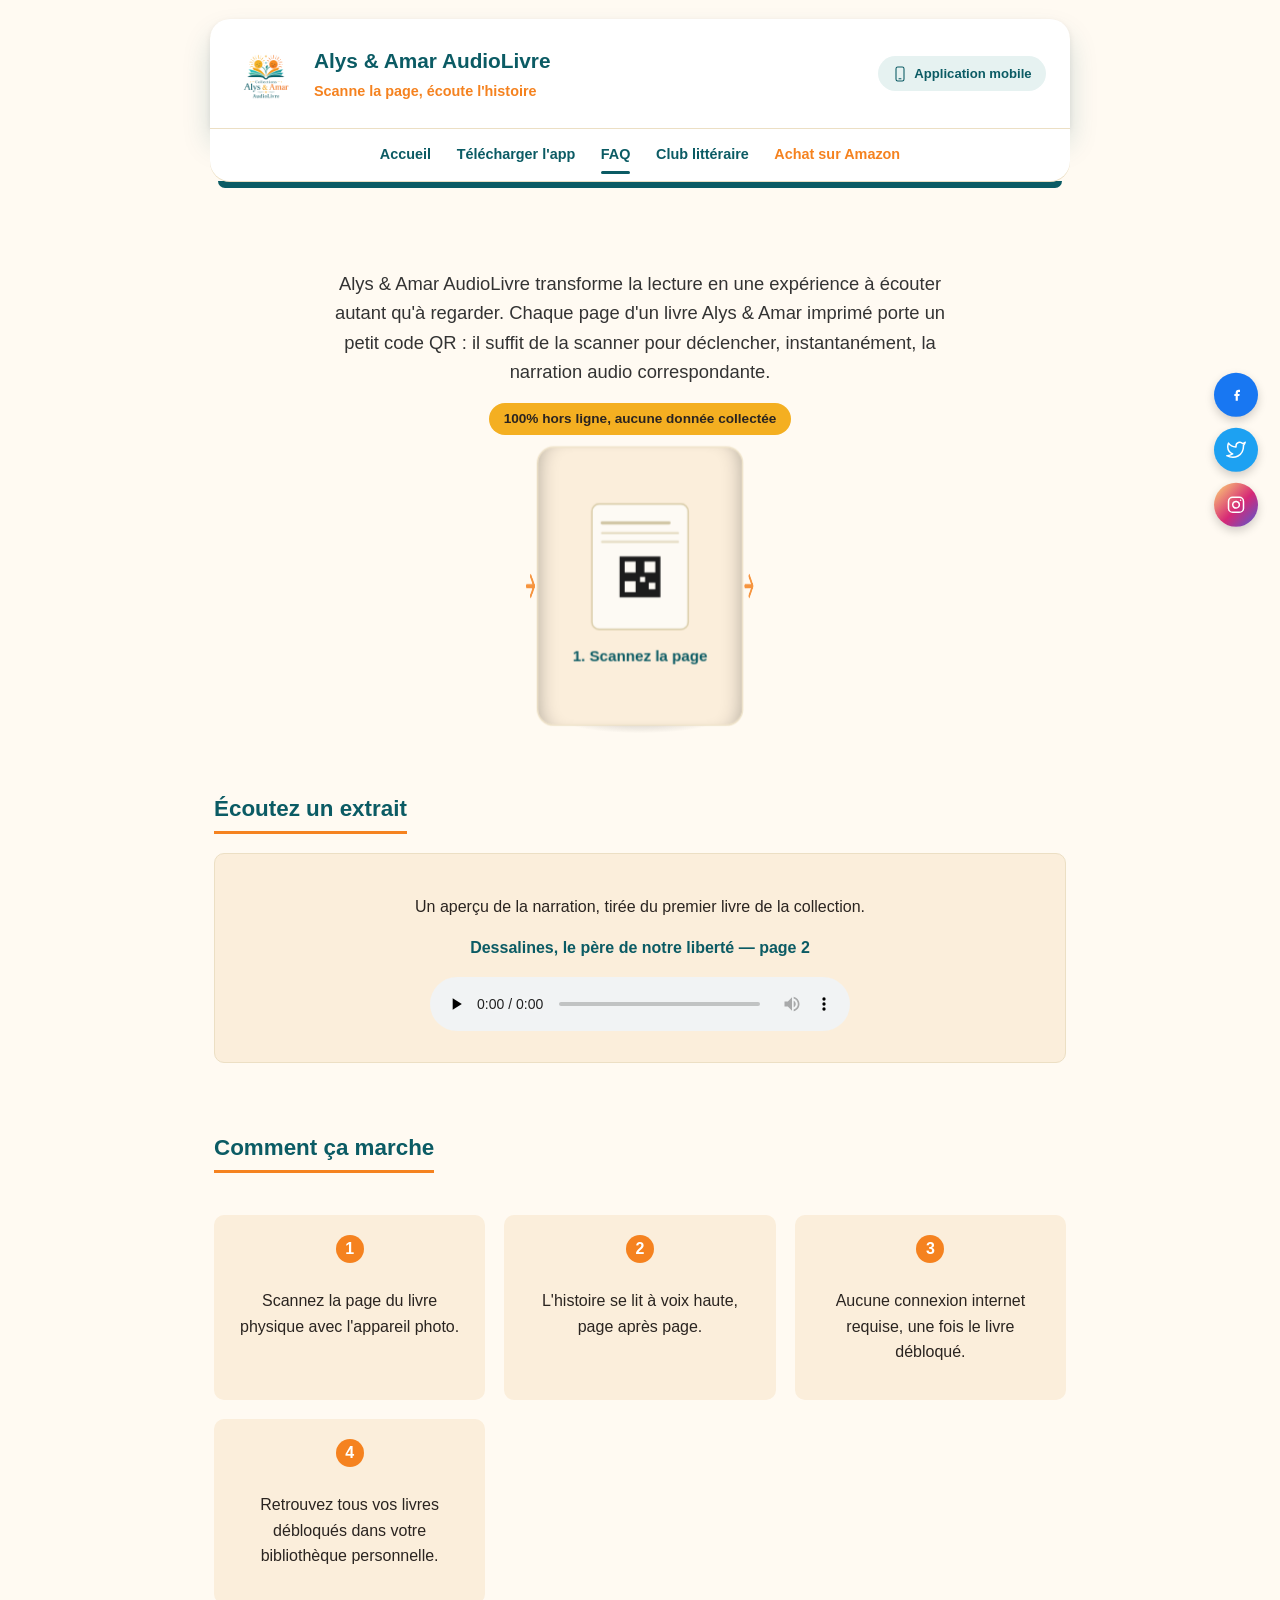
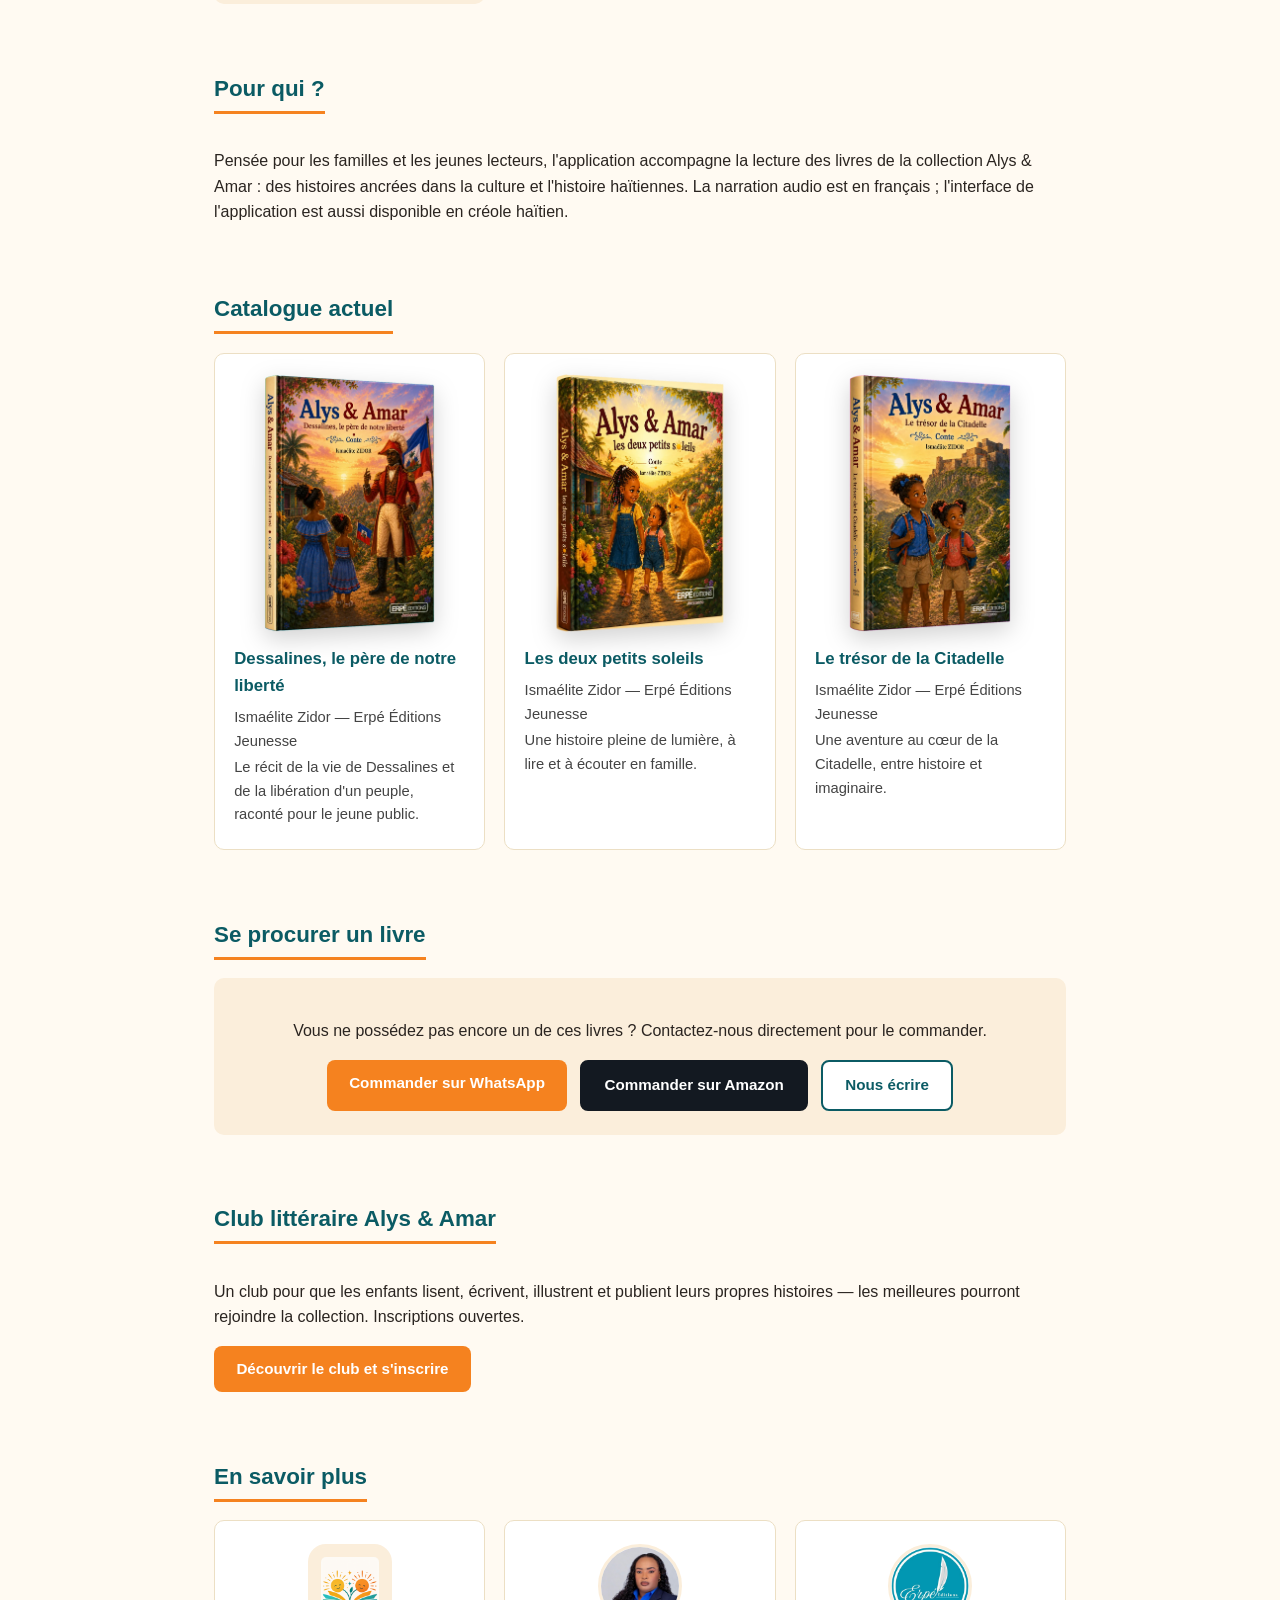
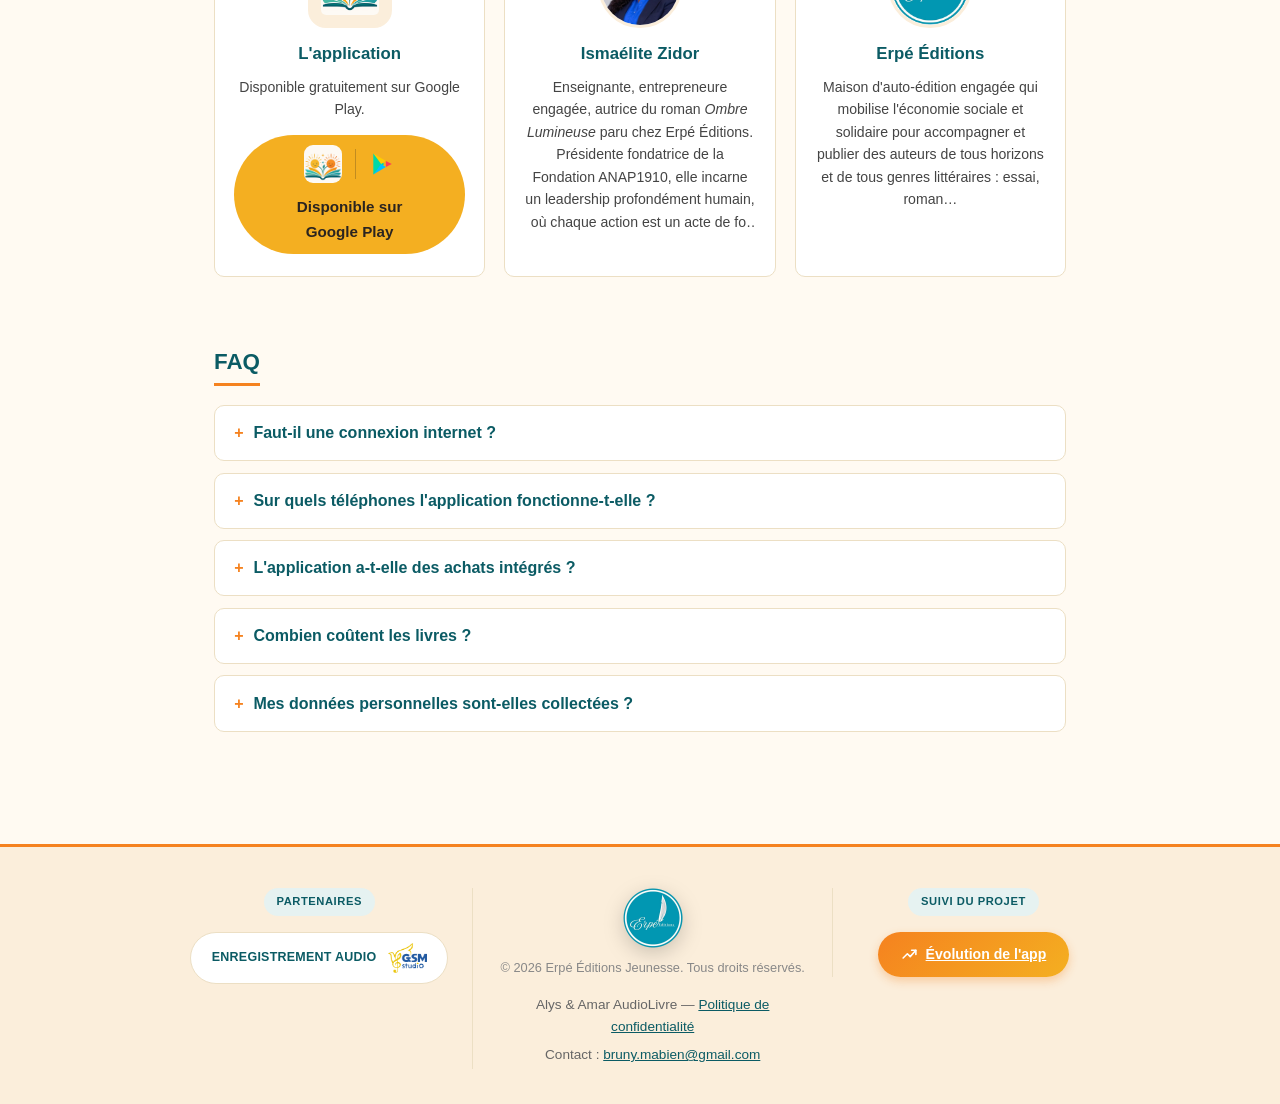
==== commit 6f224aa5: "Prepare le site pour alysamar.com (canonical, sitemap) et ajoute le module Club litteraire avec form" ====
--- a/index.html
+++ b/index.html
@@ -5,6 +5,7 @@
 <meta name="viewport" content="width=device-width, initial-scale=1.0">
 <title>Alys &amp; Amar AudioLivre — Livres audio hors ligne</title>
 <meta name="description" content="Scannez la page, écoutez l'histoire. Alys &amp; Amar AudioLivre transforme vos livres imprimés en livres audio, entièrement hors ligne.">
+<link rel="canonical" href="https://alysamar.com/">
 <link rel="icon" href="assets/icone-web.png">
 <link rel="apple-touch-icon" href="assets/icone-web.png">
 <link rel="stylesheet" href="style.css">
@@ -13,17 +14,17 @@
 <meta property="og:type" content="website">
 <meta property="og:site_name" content="Alys & Amar AudioLivre">
 <meta property="og:locale" content="fr_FR">
-<meta property="og:url" content="https://bruny-mabien.github.io/Collection-Alys-Amar/">
+<meta property="og:url" content="https://alysamar.com/">
 <meta property="og:title" content="Alys & Amar AudioLivre — Scanne la page, écoute l'histoire">
 <meta property="og:description" content="Chaque page d'un livre Alys & Amar imprimé porte un code QR : scannez-le pour déclencher la narration audio, entièrement hors ligne.">
-<meta property="og:image" content="https://bruny-mabien.github.io/Collection-Alys-Amar/assets/og-image.jpg">
+<meta property="og:image" content="https://alysamar.com/assets/og-image.jpg">
 <meta property="og:image:width" content="1200">
 <meta property="og:image:height" content="630">
 
 <meta name="twitter:card" content="summary_large_image">
 <meta name="twitter:title" content="Alys & Amar AudioLivre — Scanne la page, écoute l'histoire">
 <meta name="twitter:description" content="Chaque page d'un livre Alys & Amar imprimé porte un code QR : scannez-le pour déclencher la narration audio, entièrement hors ligne.">
-<meta name="twitter:image" content="https://bruny-mabien.github.io/Collection-Alys-Amar/assets/og-image.jpg">
+<meta name="twitter:image" content="https://alysamar.com/assets/og-image.jpg">
 </head>
 <body>
 
@@ -50,6 +51,7 @@
     <a href="index.html">Accueil</a>
     <a href="index.html#app">Télécharger l'app</a>
     <a href="index.html#faq">FAQ</a>
+    <a href="club.html">Club littéraire</a>
     <a href="commander.html" class="site-nav-highlight">Achat sur Amazon</a>
   </nav>
 </div>
@@ -206,6 +208,15 @@
         <a class="btn btn-secondary" href="mailto:bruny.mabien@gmail.com">Nous écrire</a>
       </div>
     </div>
+  </section>
+
+  <section>
+    <h2>Club littéraire Alys &amp; Amar</h2>
+    <p>
+      Un club pour que les enfants lisent, écrivent, illustrent et publient leurs propres
+      histoires — les meilleures pourront rejoindre la collection. Inscriptions ouvertes.
+    </p>
+    <p><a class="btn btn-primary" href="club.html">Découvrir le club et s'inscrire</a></p>
   </section>
 
   <section id="app">
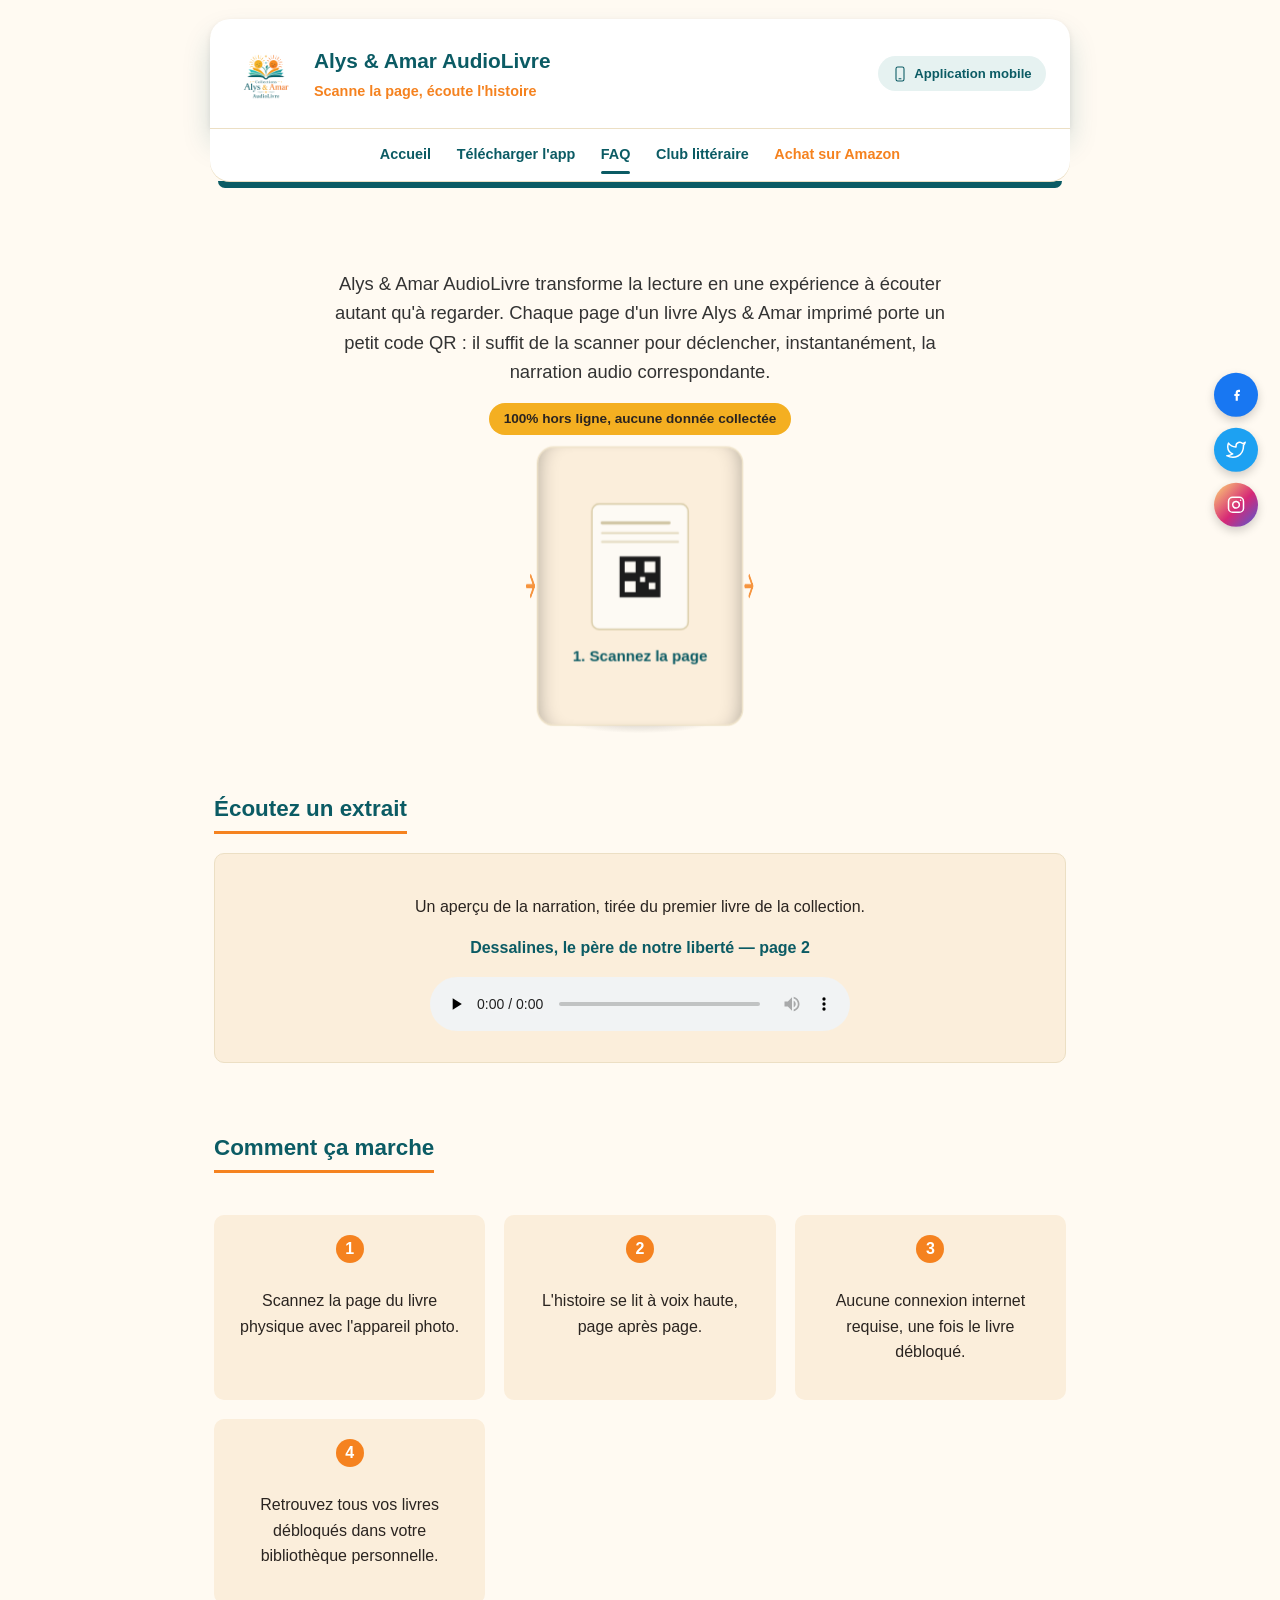
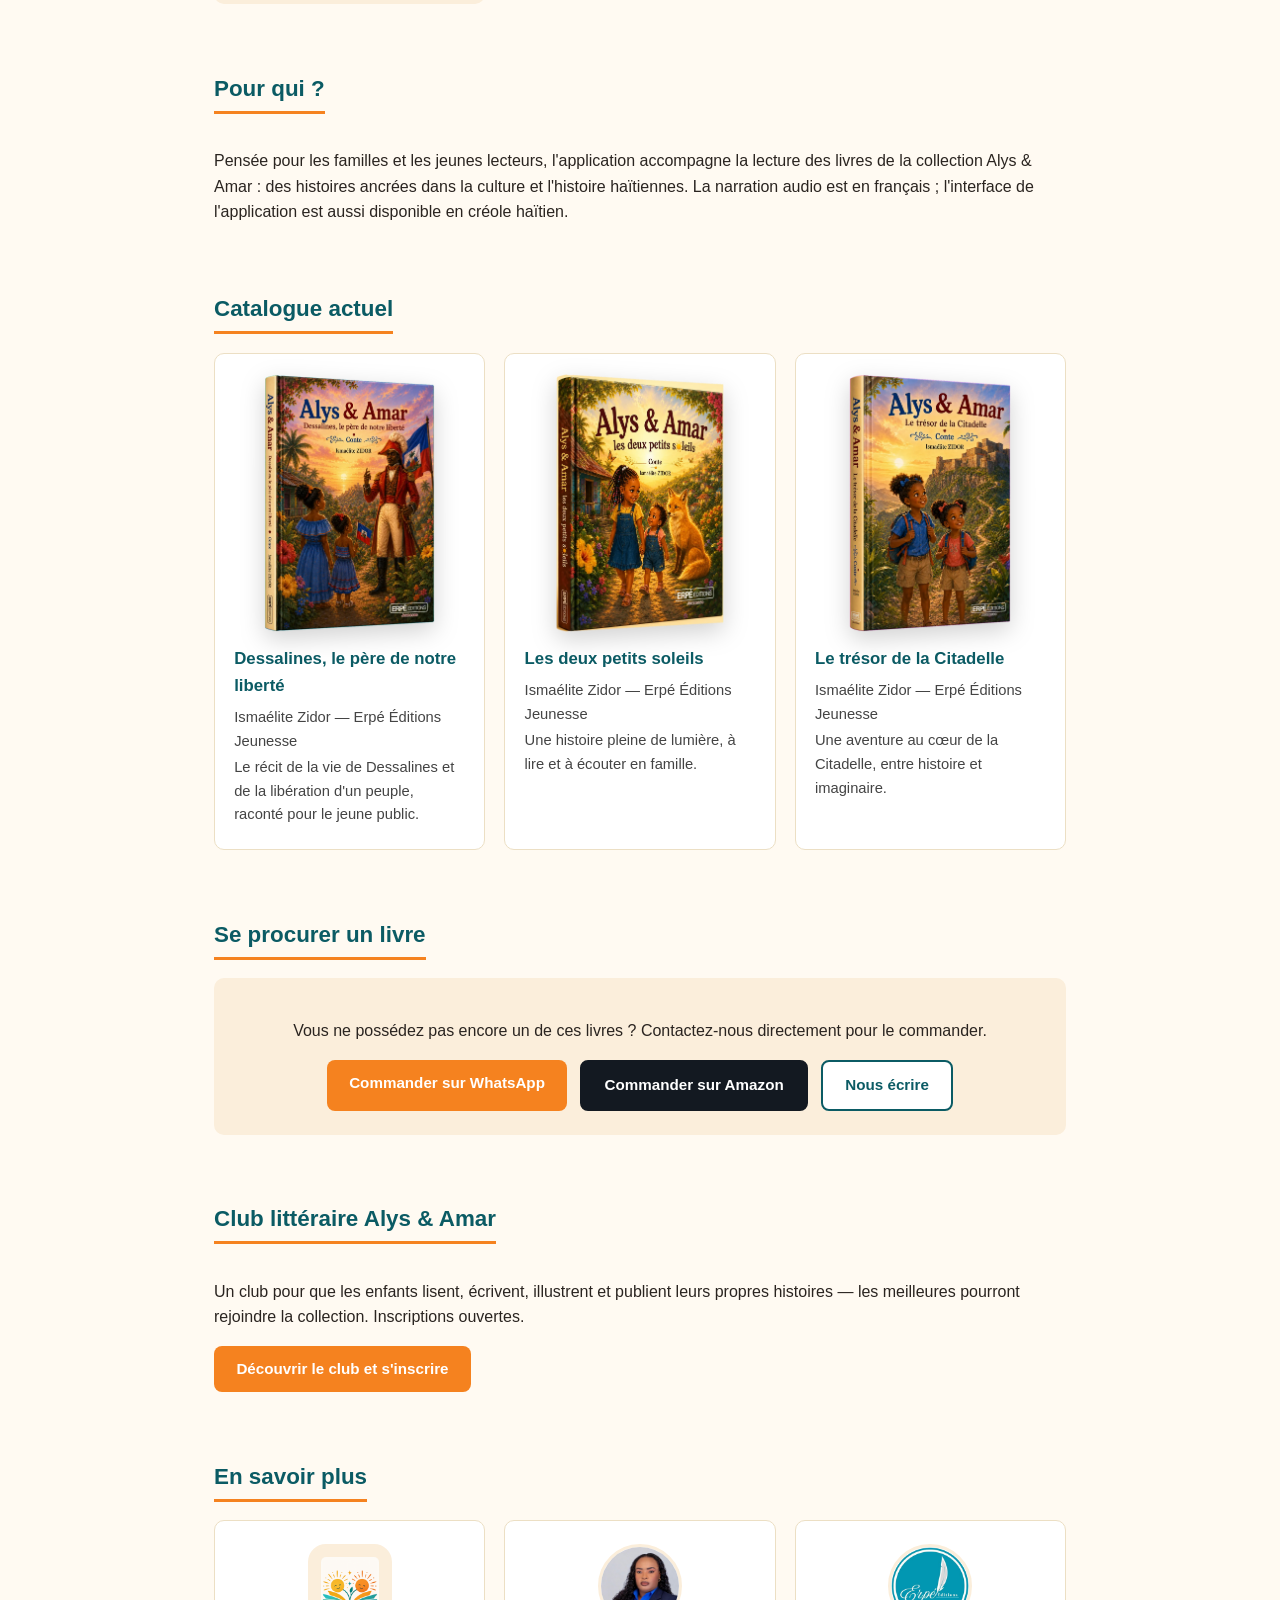
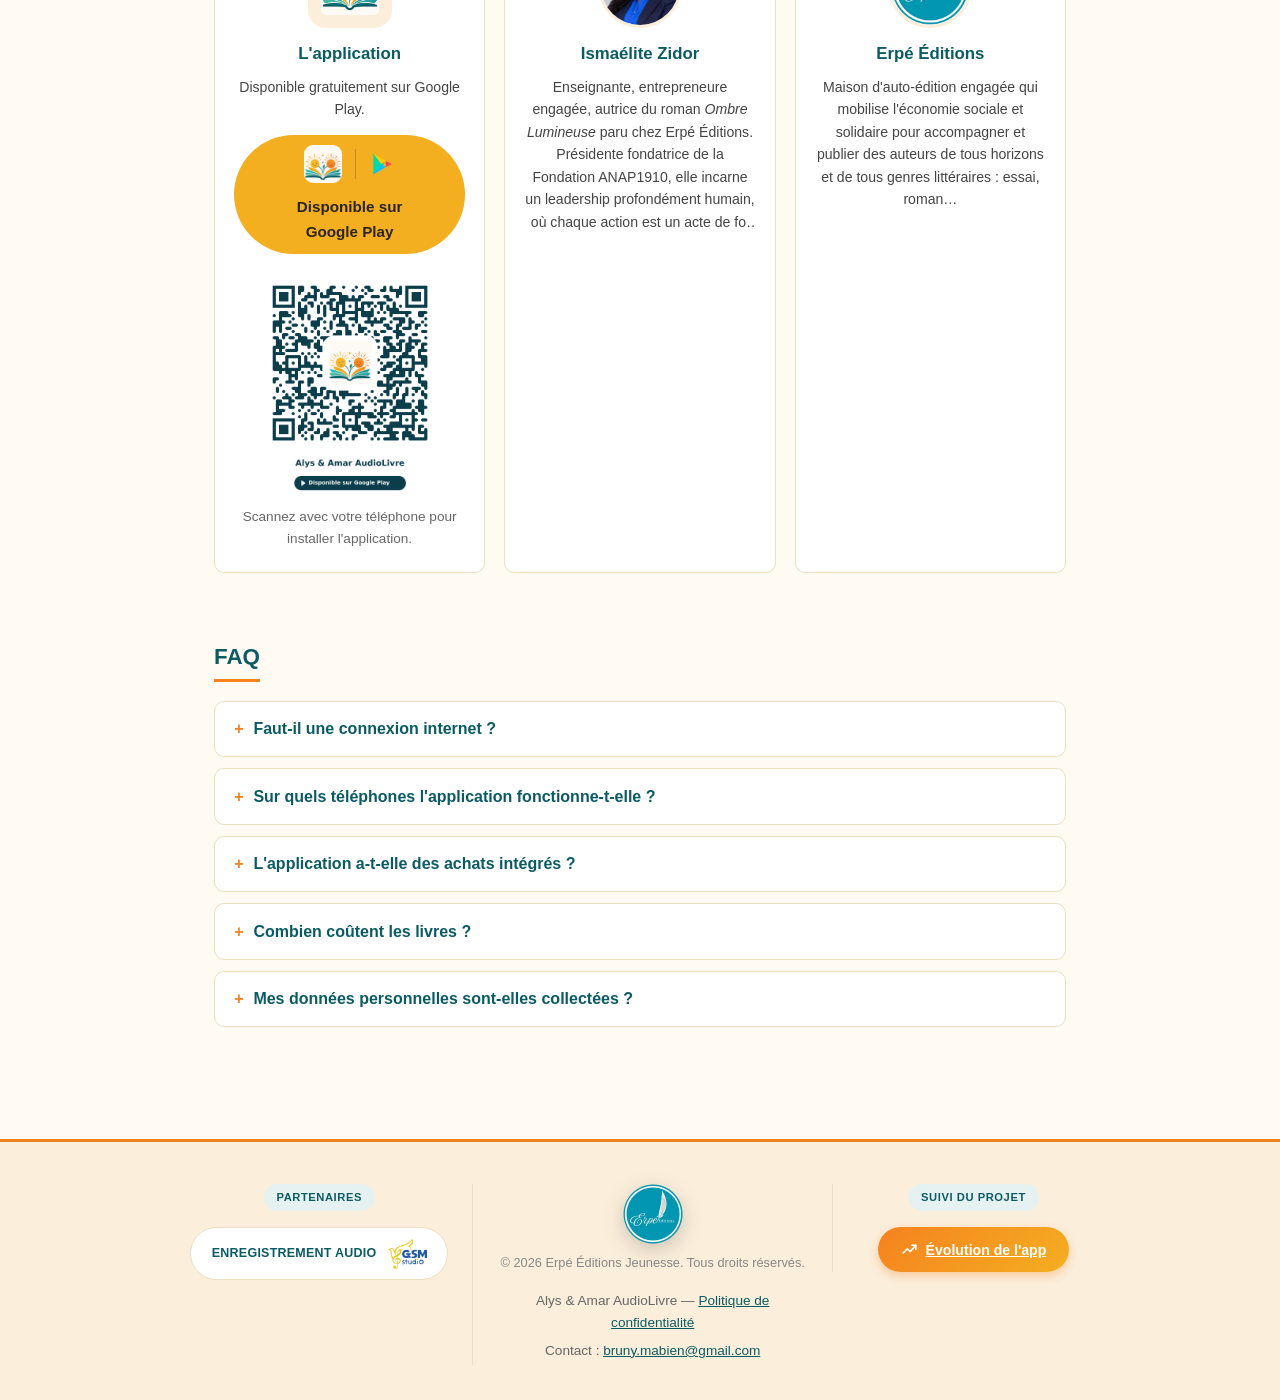
==== commit 5c8f2885: "Ajoute le QR code Google Play dans la section Application de l'accueil Affiche sur ordinateur et tab" ====
--- a/index.html
+++ b/index.html
@@ -238,6 +238,10 @@
           </svg>
           <span class="download-badge-text">Disponible sur Google&nbsp;Play</span>
         </a>
+        <figure class="qr-playstore">
+          <img src="assets/qr-playstore.png" width="228" height="285" loading="lazy" alt="QR code pour télécharger Alys &amp; Amar AudioLivre sur Google Play">
+          <figcaption>Scannez avec votre téléphone pour installer l'application.</figcaption>
+        </figure>
       </div>
 
       <div class="about-card">
--- a/style.css
+++ b/style.css
@@ -742,6 +742,33 @@
   font-size: 0.95rem;
 }
 
+.qr-playstore {
+  margin: 1.2rem auto 0;
+  text-align: center;
+}
+
+.qr-playstore img {
+  display: block;
+  width: 180px;
+  height: auto;
+  margin: 0 auto;
+  border-radius: 12px;
+  background: #fff;
+}
+
+.qr-playstore figcaption {
+  margin-top: 0.5rem;
+  font-size: 0.85rem;
+  color: #666;
+}
+
+/* Sur téléphone, le visiteur touche directement le badge : le QR code est inutile */
+@media (max-width: 700px) {
+  .qr-playstore {
+    display: none;
+  }
+}
+
 footer {
   text-align: center;
   padding: 2.6rem 1.5rem 2.2rem;
